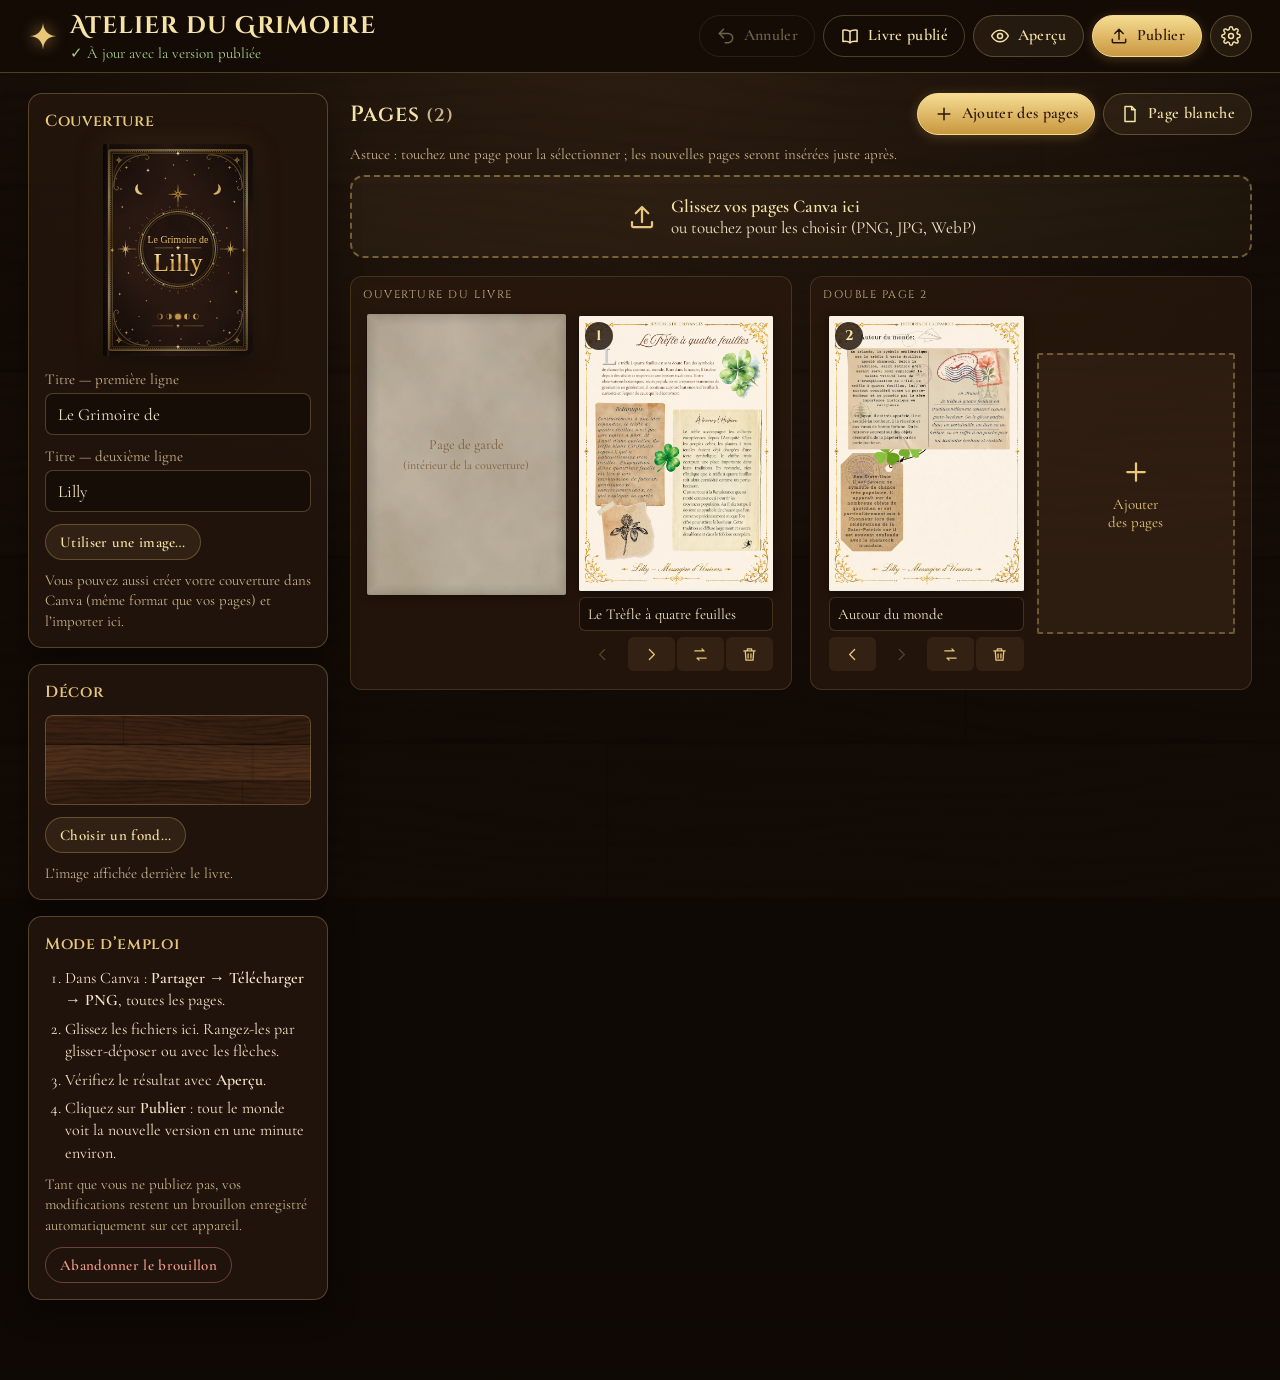
==== editeur.html @ 2aab63b5 "Grimoire interactif : lecteur, atelier d'édition et PWA - Lecteur : grimoire dessiné en SVG sur un b" ====
<!doctype html>
<html lang="fr">
<head>
  <meta charset="utf-8">
  <meta name="viewport" content="width=device-width, initial-scale=1">
  <title>Atelier du Grimoire</title>
  <meta name="robots" content="noindex">
  <meta name="theme-color" content="#140b06">
  <link rel="icon" href="icons/icon-192.png" type="image/png">
  <link rel="stylesheet" href="fonts/fonts.css">
  <link rel="stylesheet" href="css/editor.css">
</head>
<body>
  <header class="topbar">
    <div class="brand">
      <svg class="logo" viewBox="0 0 24 24" aria-hidden="true"><path d="M12 1.5Q12.9 11.1 22.5 12Q12.9 12.9 12 22.5Q11.1 12.9 1.5 12Q11.1 11.1 12 1.5Z"/></svg>
      <div>
        <h1>Atelier du Grimoire</h1>
        <p class="status" id="status">Chargement…</p>
      </div>
    </div>
    <nav class="top-actions">
      <button type="button" id="undo" class="btn ghost" title="Annuler la dernière action (Ctrl+Z)" disabled>
        <svg viewBox="0 0 24 24" aria-hidden="true"><path d="M9 14L4 9l5-5"/><path d="M4 9h10.5a5.5 5.5 0 010 11H11"/></svg><span>Annuler</span>
      </button>
      <a class="btn ghost" href="./" target="_blank" rel="noopener">
        <svg viewBox="0 0 24 24" aria-hidden="true"><path d="M12 6.5C10 5 7 4.5 3.5 5v13.5c3.5-.5 6.5 0 8.5 1.5 2-1.5 5-2 8.5-1.5V5C17 4.5 14 5 12 6.5z"/><path d="M12 6.5V20"/></svg><span>Livre publié</span>
      </a>
      <button type="button" id="preview" class="btn">
        <svg viewBox="0 0 24 24" aria-hidden="true"><path d="M2 12s3.5-7 10-7 10 7 10 7-3.5 7-10 7S2 12 2 12z"/><circle cx="12" cy="12" r="3"/></svg><span>Aperçu</span>
      </button>
      <button type="button" id="publish" class="btn primary">
        <svg viewBox="0 0 24 24" aria-hidden="true"><path d="M12 16V4M7 9l5-5 5 5"/><path d="M4 16v3a1 1 0 001 1h14a1 1 0 001-1v-3"/></svg><span>Publier</span>
      </button>
      <button type="button" id="settings" class="btn icon" title="Connexion GitHub" aria-label="Connexion GitHub">
        <svg viewBox="0 0 24 24" aria-hidden="true"><circle cx="12" cy="12" r="3"/><path d="M19.4 15a1.7 1.7 0 00.3 1.8l.1.1a2 2 0 11-2.8 2.8l-.1-.1a1.7 1.7 0 00-1.8-.3 1.7 1.7 0 00-1 1.5V21a2 2 0 11-4 0v-.1a1.7 1.7 0 00-1.1-1.5 1.7 1.7 0 00-1.8.3l-.1.1a2 2 0 11-2.8-2.8l.1-.1a1.7 1.7 0 00.3-1.8 1.7 1.7 0 00-1.5-1H3a2 2 0 110-4h.1a1.7 1.7 0 001.5-1.1 1.7 1.7 0 00-.3-1.8l-.1-.1a2 2 0 112.8-2.8l.1.1a1.7 1.7 0 001.8.3H9a1.7 1.7 0 001-1.5V3a2 2 0 114 0v.1a1.7 1.7 0 001 1.5 1.7 1.7 0 001.8-.3l.1-.1a2 2 0 112.8 2.8l-.1.1a1.7 1.7 0 00-.3 1.8V9a1.7 1.7 0 001.5 1H21a2 2 0 110 4h-.1a1.7 1.7 0 00-1.5 1z"/></svg>
      </button>
    </nav>
  </header>

  <div id="banner" class="banner" hidden></div>

  <main class="layout">
    <aside class="side">
      <section class="box">
        <h2>Couverture</h2>
        <div class="cover-preview" id="cover-preview"></div>
        <label class="field">Titre — première ligne
          <input id="line1" type="text" maxlength="40" autocomplete="off">
        </label>
        <label class="field">Titre — deuxième ligne
          <input id="line2" type="text" maxlength="24" autocomplete="off">
        </label>
        <div class="row wrap">
          <button type="button" id="cover-img" class="btn small">Utiliser une image…</button>
          <button type="button" id="cover-img-rm" class="btn small ghost" hidden>Couverture dessinée</button>
        </div>
        <p class="help">Vous pouvez aussi créer votre couverture dans Canva (même format que vos pages) et l’importer ici.</p>
      </section>

      <section class="box">
        <h2>Décor</h2>
        <div class="bg-preview" id="bg-preview"></div>
        <div class="row wrap">
          <button type="button" id="bg-img" class="btn small">Choisir un fond…</button>
          <button type="button" id="bg-rm" class="btn small ghost" hidden>Bureau par défaut</button>
        </div>
        <p class="help">L’image affichée derrière le livre.</p>
      </section>

      <section class="box how">
        <h2>Mode d’emploi</h2>
        <ol>
          <li>Dans Canva : <b>Partager → Télécharger → PNG</b>, toutes les pages.</li>
          <li>Glissez les fichiers ici. Rangez-les par glisser-déposer ou avec les flèches.</li>
          <li>Vérifiez le résultat avec <b>Aperçu</b>.</li>
          <li>Cliquez sur <b>Publier</b> : tout le monde voit la nouvelle version en une minute environ.</li>
        </ol>
        <p class="help">Tant que vous ne publiez pas, vos modifications restent un brouillon enregistré automatiquement sur cet appareil.</p>
        <button type="button" id="discard" class="btn small danger">Abandonner le brouillon</button>
      </section>
    </aside>

    <section class="pages-area">
      <div class="pages-head">
        <h2>Pages <span id="count" class="count"></span></h2>
        <div class="row wrap">
          <button type="button" id="add" class="btn primary">
            <svg viewBox="0 0 24 24" aria-hidden="true"><path d="M12 5v14M5 12h14"/></svg><span>Ajouter des pages</span>
          </button>
          <button type="button" id="add-blank" class="btn">
            <svg viewBox="0 0 24 24" aria-hidden="true"><path d="M6 3h8l4 4v14H6z"/><path d="M14 3v4h4"/></svg><span>Page blanche</span>
          </button>
        </div>
      </div>
      <p class="insert-at" id="insert-at"></p>
      <button type="button" id="dropzone" class="dropzone">
        <svg viewBox="0 0 24 24" aria-hidden="true"><path d="M12 16V4M7 9l5-5 5 5"/><path d="M4 16v3a1 1 0 001 1h14a1 1 0 001-1v-3"/></svg>
        <span><b>Glissez vos pages Canva ici</b><br>ou touchez pour les choisir (PNG, JPG, WebP)</span>
      </button>
      <div id="spreads" class="spreads" aria-live="polite"></div>
    </section>
  </main>

  <input type="file" id="file-multi" accept="image/png,image/jpeg,image/webp" multiple hidden>
  <input type="file" id="file-one" accept="image/png,image/jpeg,image/webp" hidden>

  <dialog id="dlg-preview" class="dlg dlg-full">
    <iframe id="preview-frame" title="Aperçu du livre" allow="fullscreen"></iframe>
    <button type="button" class="btn close-preview" data-close>Fermer l’aperçu</button>
  </dialog>

  <dialog id="dlg-settings" class="dlg">
    <form method="dialog" id="settings-form">
      <h2>Connexion à GitHub</h2>
      <p class="help" id="settings-intro">Pour publier, l’atelier a besoin d’une clé d’accès (« jeton ») à votre dépôt GitHub. Elle reste enregistrée uniquement dans ce navigateur.</p>
      <details class="how-token">
        <summary>Comment créer le jeton ?</summary>
        <ol>
          <li>Ouvrez <a href="https://github.com/settings/personal-access-tokens/new" target="_blank" rel="noopener">github.com → Settings → Developer settings → Fine-grained tokens → Generate new token</a>.</li>
          <li>Nom : <i>Atelier du Grimoire</i>. Expiration : à votre convenance (1 an par exemple).</li>
          <li><b>Repository access</b> : <i>Only select repositories</i> → choisissez <b>Book</b>.</li>
          <li><b>Permissions → Repository permissions → Contents</b> : <i>Read and write</i>.</li>
          <li>Cliquez sur <b>Generate token</b>, copiez-le et collez-le ci-dessous.</li>
        </ol>
      </details>
      <div class="grid2">
        <label class="field">Propriétaire<input id="gh-owner" type="text" autocomplete="off" spellcheck="false"></label>
        <label class="field">Dépôt<input id="gh-repo" type="text" autocomplete="off" spellcheck="false"></label>
      </div>
      <label class="field">Branche publiée<input id="gh-branch" type="text" autocomplete="off" spellcheck="false"></label>
      <label class="field">Jeton d’accès<input id="gh-token" type="password" autocomplete="off" spellcheck="false" placeholder="github_pat_…"></label>
      <p class="result" id="gh-result" role="status"></p>
      <div class="row end wrap">
        <button type="button" id="gh-forget" class="btn small ghost danger">Oublier le jeton</button>
        <button type="button" id="gh-test" class="btn small">Tester</button>
        <button type="button" id="gh-save" class="btn small primary">Enregistrer</button>
        <button type="button" class="btn small ghost" data-close>Fermer</button>
      </div>
    </form>
  </dialog>

  <dialog id="dlg-publish" class="dlg">
    <div class="publish-body">
      <h2>Publier le grimoire</h2>
      <p id="pub-summary"></p>
      <label class="field">Note (facultative)<input id="pub-note" type="text" maxlength="80" placeholder="ex. Ajout des pages sur la lune"></label>
      <div class="progress" id="pub-progress" hidden><div class="spinner"></div><span id="pub-text"></span></div>
      <p class="result" id="pub-result" role="status"></p>
      <div class="row end wrap" id="pub-actions">
        <button type="button" class="btn small ghost" data-close>Annuler</button>
        <button type="button" id="pub-go" class="btn small primary">Publier maintenant</button>
      </div>
    </div>
  </dialog>

  <div id="busy" class="busy" hidden><div class="spinner"></div><span id="busy-text"></span></div>
  <div id="dropveil" class="dropveil" hidden><div>Déposez vos pages ici</div></div>
  <div id="toast" class="toast" role="status"></div>

  <script type="module" src="js/editor.js"></script>
</body>
</html>
---- fonts/fonts.css ----
@font-face {
  font-family: 'Cinzel';
  font-style: normal;
  font-weight: 400;
  font-display: swap;
  src: url(cinzel-0.woff2) format('woff2');
  unicode-range: U+0000-00FF, U+0131, U+0152-0153, U+02BB-02BC, U+02C6, U+02DA, U+02DC, U+0304, U+0308, U+0329, U+2000-206F, U+20AC, U+2122, U+2191, U+2193, U+2212, U+2215, U+FEFF, U+FFFD;
}
@font-face {
  font-family: 'Cinzel';
  font-style: normal;
  font-weight: 600;
  font-display: swap;
  src: url(cinzel-0.woff2) format('woff2');
  unicode-range: U+0000-00FF, U+0131, U+0152-0153, U+02BB-02BC, U+02C6, U+02DA, U+02DC, U+0304, U+0308, U+0329, U+2000-206F, U+20AC, U+2122, U+2191, U+2193, U+2212, U+2215, U+FEFF, U+FFFD;
}
@font-face {
  font-family: 'Cinzel';
  font-style: normal;
  font-weight: 700;
  font-display: swap;
  src: url(cinzel-0.woff2) format('woff2');
  unicode-range: U+0000-00FF, U+0131, U+0152-0153, U+02BB-02BC, U+02C6, U+02DA, U+02DC, U+0304, U+0308, U+0329, U+2000-206F, U+20AC, U+2122, U+2191, U+2193, U+2212, U+2215, U+FEFF, U+FFFD;
}
@font-face {
  font-family: 'Cinzel Decorative';
  font-style: normal;
  font-weight: 700;
  font-display: swap;
  src: url(cinzel-decorative-1.woff2) format('woff2');
  unicode-range: U+0000-00FF, U+0131, U+0152-0153, U+02BB-02BC, U+02C6, U+02DA, U+02DC, U+0304, U+0308, U+0329, U+2000-206F, U+20AC, U+2122, U+2191, U+2193, U+2212, U+2215, U+FEFF, U+FFFD;
}
@font-face {
  font-family: 'Cormorant Garamond';
  font-style: italic;
  font-weight: 400;
  font-display: swap;
  src: url(cormorant-garamond-2.woff2) format('woff2');
  unicode-range: U+0000-00FF, U+0131, U+0152-0153, U+02BB-02BC, U+02C6, U+02DA, U+02DC, U+0304, U+0308, U+0329, U+2000-206F, U+20AC, U+2122, U+2191, U+2193, U+2212, U+2215, U+FEFF, U+FFFD;
}
@font-face {
  font-family: 'Cormorant Garamond';
  font-style: normal;
  font-weight: 400;
  font-display: swap;
  src: url(cormorant-garamond-3.woff2) format('woff2');
  unicode-range: U+0000-00FF, U+0131, U+0152-0153, U+02BB-02BC, U+02C6, U+02DA, U+02DC, U+0304, U+0308, U+0329, U+2000-206F, U+20AC, U+2122, U+2191, U+2193, U+2212, U+2215, U+FEFF, U+FFFD;
}
@font-face {
  font-family: 'Cormorant Garamond';
  font-style: normal;
  font-weight: 500;
  font-display: swap;
  src: url(cormorant-garamond-3.woff2) format('woff2');
  unicode-range: U+0000-00FF, U+0131, U+0152-0153, U+02BB-02BC, U+02C6, U+02DA, U+02DC, U+0304, U+0308, U+0329, U+2000-206F, U+20AC, U+2122, U+2191, U+2193, U+2212, U+2215, U+FEFF, U+FFFD;
}
@font-face {
  font-family: 'Cormorant Garamond';
  font-style: normal;
  font-weight: 600;
  font-display: swap;
  src: url(cormorant-garamond-3.woff2) format('woff2');
  unicode-range: U+0000-00FF, U+0131, U+0152-0153, U+02BB-02BC, U+02C6, U+02DA, U+02DC, U+0304, U+0308, U+0329, U+2000-206F, U+20AC, U+2122, U+2191, U+2193, U+2212, U+2215, U+FEFF, U+FFFD;
}
@font-face {
  font-family: 'UnifrakturMaguntia';
  font-style: normal;
  font-weight: 400;
  font-display: swap;
  src: url(unifrakturmaguntia-5.woff2) format('woff2');
  unicode-range: U+0000-00FF, U+0131, U+0152-0153, U+02BB-02BC, U+02C6, U+02DA, U+02DC, U+0304, U+0308, U+0329, U+2000-206F, U+20AC, U+2122, U+2191, U+2193, U+2212, U+2215, U+FEFF, U+FFFD;
}
---- css/editor.css ----
:root {
  --bg: #160d07;
  --panel: rgba(34, 21, 12, .92);
  --line: rgba(232, 199, 122, .28);
  --gold: #e8c77a;
  --gold-light: #f6e3a8;
  --text: #f3e6c9;
  --muted: #c9b48c;
  --parch: #f4ead4;
  --ink: #3b2413;
  --ok: #a9d18e;
  --warn: #f0b86a;
  --err: #f09a8a;
  color-scheme: dark;
}

* { box-sizing: border-box; }
[hidden] { display: none !important; }

html { background: var(--bg); }
body {
  margin: 0;
  min-height: 100vh;
  font-family: 'Cormorant Garamond', Georgia, serif;
  font-size: 17px;
  color: var(--text);
  background:
    radial-gradient(ellipse 80% 60% at 50% 0%, rgba(255, 190, 110, .1), transparent 70%),
    linear-gradient(rgba(14, 8, 4, .88), rgba(14, 8, 4, .94)),
    #1d110a url(../img/desk.jpg) center / cover fixed;
}

svg:not(.cover-svg) { width: 20px; height: 20px; fill: none; stroke: currentColor; stroke-width: 1.8; stroke-linecap: round; stroke-linejoin: round; flex: none; }

h1, h2 { font-family: 'Cinzel', serif; font-weight: 600; letter-spacing: .04em; margin: 0; }

a { color: var(--gold-light); }

/* ---------- Boutons ---------- */
.btn {
  appearance: none;
  display: inline-flex;
  align-items: center;
  justify-content: center;
  gap: 8px;
  min-height: 42px;
  padding: 8px 16px;
  border-radius: 999px;
  border: 1px solid var(--line);
  background: rgba(232, 199, 122, .08);
  color: var(--gold-light);
  font: 600 16px/1.1 'Cormorant Garamond', Georgia, serif;
  letter-spacing: .02em;
  text-decoration: none;
  cursor: pointer;
  transition: background .2s, border-color .2s, transform .1s, opacity .2s;
  white-space: nowrap;
}
.btn:hover { background: rgba(232, 199, 122, .18); border-color: rgba(232, 199, 122, .55); }
.btn:active { transform: scale(.97); }
.btn:disabled { opacity: .4; cursor: default; }
.btn:focus-visible { outline: 2px solid var(--gold-light); outline-offset: 2px; }
.btn.primary {
  background: linear-gradient(180deg, #f6dc92, #c9973f);
  border-color: #f6dc92;
  color: #2a1609;
  box-shadow: 0 2px 12px rgba(232, 180, 90, .25);
}
.btn.primary:hover { background: linear-gradient(180deg, #fbe7ae, #d6a54c); }
.btn.ghost { background: transparent; }
.btn.icon { width: 42px; padding: 0; }
.btn.small { min-height: 36px; padding: 6px 14px; font-size: 15px; }
.btn.danger { color: var(--err); border-color: rgba(240, 154, 138, .35); background: transparent; }
.btn.danger:hover { background: rgba(240, 154, 138, .12); }
.link { appearance: none; border: 0; background: none; color: var(--gold-light); text-decoration: underline; cursor: pointer; font: inherit; padding: 0; }

.row { display: flex; gap: 8px; align-items: center; }
.row.wrap { flex-wrap: wrap; }
.row.end { justify-content: flex-end; }

/* ---------- En-tête ---------- */
.topbar {
  position: sticky;
  top: 0;
  z-index: 20;
  display: flex;
  align-items: center;
  justify-content: space-between;
  gap: 12px;
  flex-wrap: wrap;
  padding: 10px clamp(12px, 3vw, 28px);
  background: rgba(20, 12, 6, .9);
  border-bottom: 1px solid var(--line);
  -webkit-backdrop-filter: blur(10px);
  backdrop-filter: blur(10px);
}
.brand { display: flex; align-items: center; gap: 12px; min-width: 0; }
.logo { width: 30px !important; height: 30px !important; fill: var(--gold) !important; stroke: none !important; filter: drop-shadow(0 0 8px rgba(255, 200, 110, .6)); }
.brand h1 { font-family: 'Cinzel Decorative', 'Cinzel', serif; font-weight: 700; font-size: clamp(18px, 2.4vw, 24px); color: var(--gold-light); }
.status { margin: 2px 0 0; font-size: 15px; color: var(--muted); }
.status.ok { color: var(--ok); }
.status.warn { color: var(--warn); }
.top-actions { display: flex; gap: 8px; flex-wrap: wrap; }
@media (max-width: 760px) {
  .top-actions .btn span { display: none; }
  .top-actions .btn { width: 42px; padding: 0; }
  .top-actions .btn.primary { width: auto; padding: 0 16px; }
  .top-actions .btn.primary span { display: inline; }
}

.banner {
  display: flex;
  align-items: center;
  gap: 10px;
  flex-wrap: wrap;
  margin: 12px clamp(12px, 3vw, 28px) 0;
  padding: 10px 14px;
  border-radius: 10px;
  background: rgba(240, 184, 106, .12);
  border: 1px solid rgba(240, 184, 106, .4);
  color: #fbe0b8;
}
.banner span { flex: 1 1 260px; }
.banner[hidden] { display: none; }

/* ---------- Mise en page ---------- */
.layout {
  display: grid;
  grid-template-columns: 300px minmax(0, 1fr);
  gap: 22px;
  align-items: start;
  padding: 20px clamp(12px, 3vw, 28px) 80px;
  max-width: 1500px;
  margin: 0 auto;
}
@media (max-width: 900px) {
  .layout { grid-template-columns: minmax(0, 1fr); }
  .side { order: 2; }
}

.side { display: flex; flex-direction: column; gap: 16px; position: sticky; top: 84px; }
@media (max-width: 900px) { .side { position: static; } }

.box {
  padding: 16px;
  border-radius: 14px;
  background: var(--panel);
  border: 1px solid var(--line);
  box-shadow: 0 10px 30px rgba(0, 0, 0, .35);
}
.box h2 { font-size: 16px; color: var(--gold); margin-bottom: 12px; }
.help { margin: 10px 0 0; font-size: 15px; color: var(--muted); line-height: 1.35; }
.how ol { margin: 0; padding-left: 20px; line-height: 1.4; font-size: 16px; }
.how li { margin-bottom: 6px; }
.how .btn { margin-top: 12px; }

.cover-preview {
  width: 150px;
  aspect-ratio: 1000 / 1414;
  margin: 0 auto 14px;
  border-radius: 2px 8px 8px 2px;
  overflow: hidden;
  background: #2a1810 url(../img/leather.jpg) center / cover;
  box-shadow: 0 8px 24px rgba(0, 0, 0, .55), 0 0 30px rgba(255, 190, 90, .12);
}
.cover-preview svg, .cover-preview img { display: block; width: 100%; height: 100%; object-fit: cover; stroke: none; }
.bg-preview {
  height: 90px;
  border-radius: 8px;
  background: #1d110a center / cover no-repeat;
  box-shadow: inset 0 0 0 1px var(--line);
  margin-bottom: 12px;
}

.field { display: flex; flex-direction: column; gap: 5px; margin-bottom: 12px; font-size: 15px; color: var(--muted); }
.field input {
  min-height: 42px;
  padding: 8px 12px;
  border-radius: 8px;
  border: 1px solid var(--line);
  background: rgba(0, 0, 0, .3);
  color: var(--text);
  font: 17px 'Cormorant Garamond', Georgia, serif;
}
.field input:focus { outline: none; border-color: var(--gold); box-shadow: 0 0 0 3px rgba(232, 199, 122, .18); }
.field input:disabled { opacity: .5; }

/* ---------- Pages ---------- */
.pages-head { display: flex; align-items: center; justify-content: space-between; gap: 12px; flex-wrap: wrap; }
.pages-head h2 { font-size: 22px; color: var(--gold-light); }
.count { color: var(--muted); font-size: 18px; }
.insert-at { margin: 10px 0 12px; color: var(--muted); font-size: 15px; }
.insert-at b { color: var(--gold-light); }

.dropzone {
  width: 100%;
  display: flex;
  align-items: center;
  justify-content: center;
  gap: 14px;
  padding: 18px;
  margin-bottom: 18px;
  border-radius: 14px;
  border: 2px dashed rgba(232, 199, 122, .4);
  background: rgba(232, 199, 122, .05);
  color: var(--text);
  font: inherit;
  text-align: left;
  cursor: pointer;
  transition: background .2s, border-color .2s;
}
.dropzone:hover { background: rgba(232, 199, 122, .1); border-color: var(--gold); }
.dropzone svg { width: 30px; height: 30px; color: var(--gold); }
.dropzone b { color: var(--gold-light); font-size: 18px; }

.spreads {
  display: grid;
  grid-template-columns: repeat(auto-fill, minmax(min(100%, 330px), 1fr));
  gap: 18px;
}
.spread {
  padding: 10px 12px 12px;
  border-radius: 12px;
  background: rgba(42, 24, 14, .75);
  border: 1px solid rgba(232, 199, 122, .16);
}
.spread-label { font-family: 'Cinzel', serif; font-size: 11px; letter-spacing: .14em; text-transform: uppercase; color: var(--muted); margin-bottom: 8px; }
.spread-row { display: grid; grid-template-columns: 1fr 1fr; gap: 3px; }

.slot, .card { min-width: 0; }
.card {
  display: flex;
  flex-direction: column;
  gap: 6px;
  padding: 4px;
  border-radius: 6px;
  border: 2px solid transparent;
  cursor: grab;
  transition: border-color .15s, background .15s, opacity .15s;
  position: relative;
}
.card:hover { background: rgba(232, 199, 122, .06); }
.card.selected { border-color: var(--gold); background: rgba(232, 199, 122, .1); }
.card.dragging { opacity: .35; }
.card.drop-before::before, .card.drop-after::after {
  content: '';
  position: absolute;
  top: 0;
  bottom: 0;
  width: 4px;
  border-radius: 2px;
  background: var(--gold-light);
  box-shadow: 0 0 10px rgba(255, 220, 140, .8);
}
.card.drop-before::before { left: -4px; }
.card.drop-after::after { right: -4px; }

.thumb {
  position: relative;
  width: 100%;
  overflow: hidden;
  border-radius: 2px;
  background: #fbf5ea;
  box-shadow: 0 3px 10px rgba(0, 0, 0, .45);
}
.thumb img { display: block; width: 100%; height: 100%; object-fit: contain; pointer-events: none; }
.thumb.missing::after { content: 'Image introuvable'; position: absolute; inset: 0; display: grid; place-items: center; color: #8a3a2a; font-size: 14px; background: #f4e3d6; }
.parchment { background: #f3e7cc url(../img/parchment.jpg) center / 100% 100% no-repeat; }
.blank-label { position: absolute; inset: 0; display: flex; flex-direction: column; align-items: center; justify-content: center; gap: 4px; text-align: center; color: #9a7a4f; font-size: 14px; line-height: 1.2; padding: 8px; }
.blank-label small { font-size: 12px; }
.num {
  position: absolute;
  left: 6px;
  top: 6px;
  min-width: 28px;
  height: 28px;
  padding: 0 7px;
  border-radius: 999px;
  border: 0;
  background: rgba(30, 17, 8, .82);
  color: var(--gold-light);
  font: 700 14px/28px 'Cinzel', serif;
  cursor: pointer;
}
.num:hover { background: #3b2412; }
.badge-warn { position: absolute; right: 6px; top: 6px; width: 26px; height: 26px; border-radius: 50%; display: grid; place-items: center; background: #f0b86a; color: #3b2413; }
.badge-warn svg { width: 16px; height: 16px; }

.card .title {
  width: 100%;
  min-height: 34px;
  padding: 5px 8px;
  border-radius: 6px;
  border: 1px solid rgba(232, 199, 122, .2);
  background: rgba(0, 0, 0, .28);
  color: var(--text);
  font: 15px 'Cormorant Garamond', Georgia, serif;
}
.card .title:focus { outline: none; border-color: var(--gold); }
.actions { display: flex; justify-content: space-between; gap: 2px; }
.actions button {
  appearance: none;
  flex: 1;
  height: 34px;
  border-radius: 6px;
  border: 0;
  background: rgba(232, 199, 122, .08);
  color: var(--gold);
  display: grid;
  place-items: center;
  cursor: pointer;
}
.actions button:hover { background: rgba(232, 199, 122, .2); color: var(--gold-light); }
.actions button:disabled { opacity: .25; cursor: default; background: transparent; }
.actions button.del:hover { background: rgba(240, 154, 138, .18); color: var(--err); }
.actions svg { width: 17px; height: 17px; }

.slot.fixed { padding: 4px; opacity: .75; }
.slot.add {
  appearance: none;
  padding: 4px;
  border: 0;
  background: transparent;
  cursor: pointer;
  font: inherit;
}
.slot.add .thumb {
  display: flex;
  flex-direction: column;
  align-items: center;
  justify-content: center;
  gap: 8px;
  background: rgba(232, 199, 122, .05);
  border: 2px dashed rgba(232, 199, 122, .35);
  box-shadow: none;
  color: var(--gold);
  text-align: center;
  font-size: 15px;
}
.slot.add:hover .thumb { background: rgba(232, 199, 122, .12); }
.slot.add svg { width: 30px; height: 30px; }

/* ---------- Fenêtres ---------- */
.dlg {
  width: min(560px, calc(100vw - 24px));
  max-height: calc(100vh - 24px);
  padding: 22px;
  border-radius: 16px;
  border: 1px solid var(--line);
  background: #22150c;
  color: var(--text);
  box-shadow: 0 30px 80px rgba(0, 0, 0, .7);
}
.dlg::backdrop { background: rgba(8, 4, 2, .7); -webkit-backdrop-filter: blur(3px); backdrop-filter: blur(3px); }
.dlg h2 { color: var(--gold-light); font-size: 20px; margin-bottom: 10px; }
.dlg p { line-height: 1.4; }
.grid2 { display: grid; grid-template-columns: 1fr 1fr; gap: 10px; }
.how-token { margin: 12px 0 16px; padding: 10px 14px; border-radius: 10px; background: rgba(232, 199, 122, .07); border: 1px solid var(--line); }
.how-token summary { cursor: pointer; color: var(--gold-light); font-weight: 600; }
.how-token ol { margin: 10px 0 0; padding-left: 20px; line-height: 1.45; font-size: 16px; }
.result { min-height: 1.4em; margin: 4px 0 14px; font-size: 16px; }
.result.ok { color: var(--ok); }
.result.err { color: var(--err); }
.progress { display: flex; align-items: center; gap: 12px; margin: 8px 0 12px; color: var(--gold-light); }
.progress[hidden] { display: none; }

.dlg-full {
  width: 100vw;
  height: 100vh;
  max-width: none;
  max-height: none;
  margin: 0;
  padding: 0;
  border: 0;
  border-radius: 0;
  background: #000;
}
.dlg-full iframe { display: block; width: 100%; height: 100%; border: 0; }
.close-preview { position: absolute; top: 12px; left: 12px; background: rgba(20, 12, 6, .85); }

.spinner {
  width: 22px;
  height: 22px;
  border-radius: 50%;
  border: 3px solid rgba(232, 199, 122, .25);
  border-top-color: var(--gold-light);
  animation: spin .9s linear infinite;
  flex: none;
}
@keyframes spin { to { transform: rotate(360deg); } }

.busy {
  position: fixed;
  left: 50%;
  bottom: 24px;
  z-index: 60;
  display: flex;
  align-items: center;
  gap: 12px;
  padding: 12px 20px;
  border-radius: 999px;
  transform: translateX(-50%);
  background: rgba(20, 12, 6, .95);
  border: 1px solid var(--line);
  box-shadow: 0 10px 30px rgba(0, 0, 0, .5);
}
.busy[hidden] { display: none; }

.dropveil {
  position: fixed;
  inset: 0;
  z-index: 70;
  display: grid;
  place-items: center;
  background: rgba(20, 12, 6, .75);
  pointer-events: none;
}
.dropveil[hidden] { display: none; }
.dropveil div {
  padding: 40px 60px;
  border-radius: 20px;
  border: 3px dashed var(--gold);
  color: var(--gold-light);
  font: 600 26px 'Cinzel', serif;
  background: rgba(232, 199, 122, .08);
}

.toast {
  position: fixed;
  left: 50%;
  bottom: 24px;
  z-index: 80;
  display: flex;
  align-items: center;
  gap: 14px;
  max-width: calc(100vw - 24px);
  padding: 10px 18px;
  border-radius: 999px;
  background: #f4ead4;
  color: var(--ink);
  font-size: 16px;
  box-shadow: 0 10px 30px rgba(0, 0, 0, .5);
  transform: translate(-50%, 30px);
  opacity: 0;
  pointer-events: none;
  transition: opacity .3s, transform .3s;
}
.toast.show { opacity: 1; transform: translate(-50%, 0); pointer-events: auto; }
.toast button { appearance: none; border: 0; background: none; color: #8a4a12; font: 700 16px 'Cormorant Garamond', serif; text-decoration: underline; cursor: pointer; }
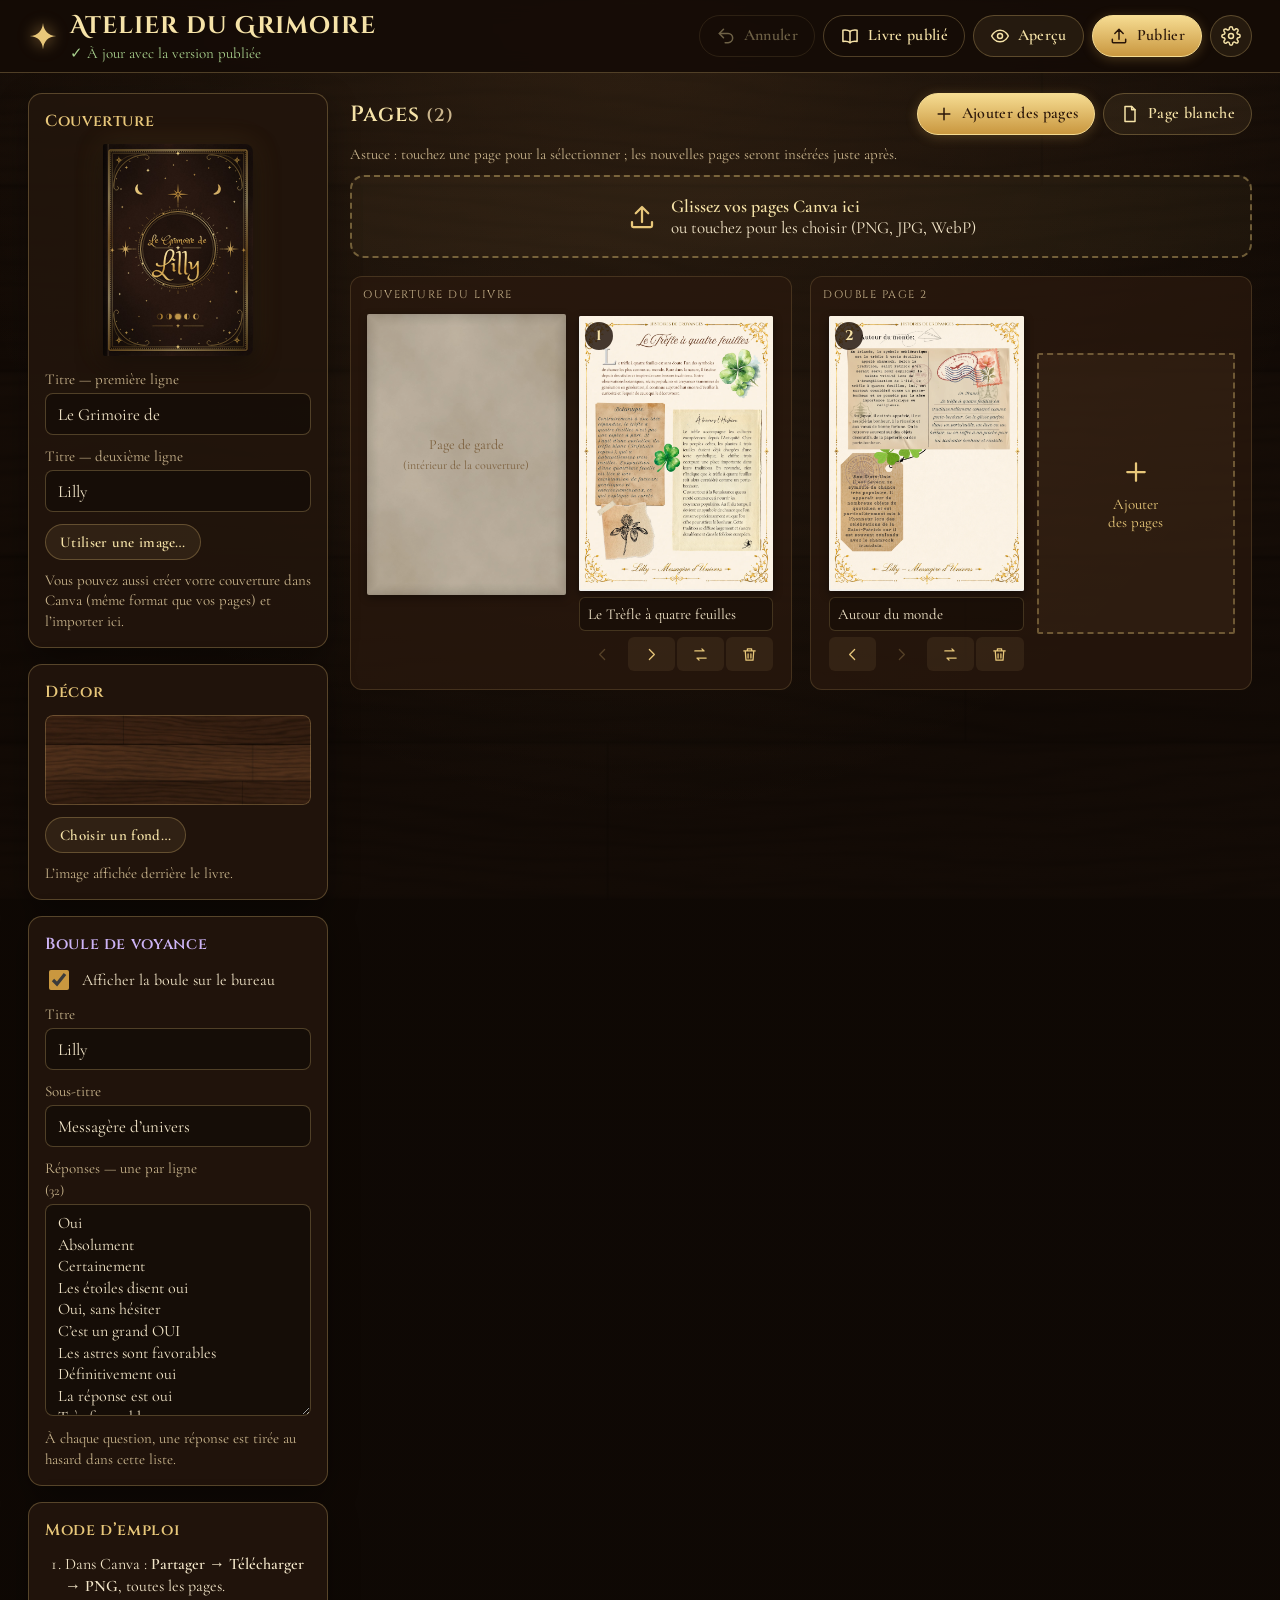
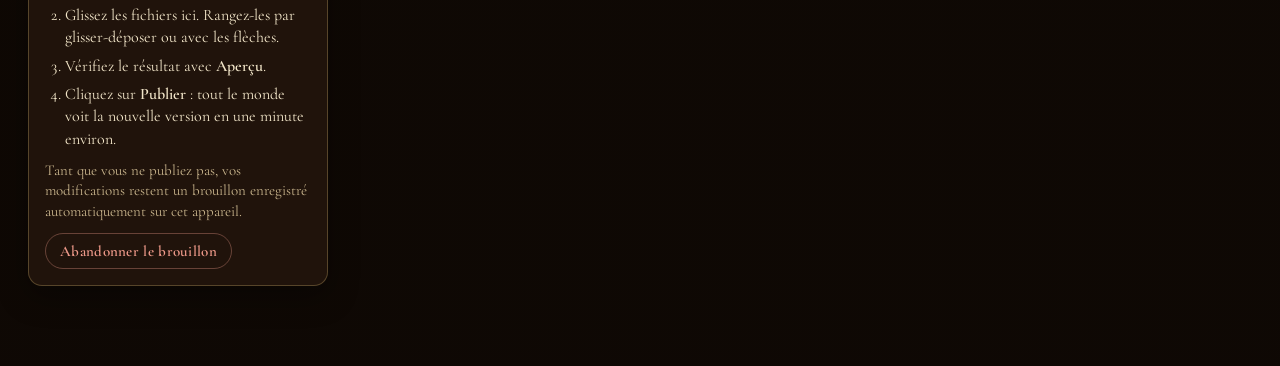
==== commit 829c9643: "Boule de voyance sur le bureau, réponses modifiables dans l'atelier - Boule de cristal dessinée (sph" ====
--- a/editeur.html
+++ b/editeur.html
@@ -66,6 +66,19 @@
           <button type="button" id="bg-rm" class="btn small ghost" hidden>Bureau par défaut</button>
         </div>
         <p class="help">L’image affichée derrière le livre.</p>
+      </section>
+
+      <section class="box oracle-box">
+        <h2>Boule de voyance</h2>
+        <label class="check"><input type="checkbox" id="oracle-on"> Afficher la boule sur le bureau</label>
+        <div id="oracle-fields">
+          <label class="field">Titre<input id="oracle-title" type="text" maxlength="30" autocomplete="off"></label>
+          <label class="field">Sous-titre<input id="oracle-subtitle" type="text" maxlength="40" autocomplete="off"></label>
+          <label class="field">Réponses — une par ligne <span class="count" id="oracle-count"></span>
+            <textarea id="oracle-answers" rows="9" spellcheck="true"></textarea>
+          </label>
+          <p class="help">À chaque question, une réponse est tirée au hasard dans cette liste.</p>
+        </div>
       </section>
 
       <section class="box how">
--- a/fonts/fonts.css
+++ b/fonts/fonts.css
@@ -63,10 +63,10 @@
   unicode-range: U+0000-00FF, U+0131, U+0152-0153, U+02BB-02BC, U+02C6, U+02DA, U+02DC, U+0304, U+0308, U+0329, U+2000-206F, U+20AC, U+2122, U+2191, U+2193, U+2212, U+2215, U+FEFF, U+FFFD;
 }
 @font-face {
-  font-family: 'UnifrakturMaguntia';
+  font-family: 'Princess Sofia';
   font-style: normal;
   font-weight: 400;
   font-display: swap;
-  src: url(unifrakturmaguntia-5.woff2) format('woff2');
+  src: url(princess-sofia.woff2) format('woff2');
   unicode-range: U+0000-00FF, U+0131, U+0152-0153, U+02BB-02BC, U+02C6, U+02DA, U+02DC, U+0304, U+0308, U+0329, U+2000-206F, U+20AC, U+2122, U+2191, U+2193, U+2212, U+2215, U+FEFF, U+FFFD;
 }
--- a/css/editor.css
+++ b/css/editor.css
@@ -184,6 +184,21 @@
 }
 .field input:focus { outline: none; border-color: var(--gold); box-shadow: 0 0 0 3px rgba(232, 199, 122, .18); }
 .field input:disabled { opacity: .5; }
+.field textarea {
+  min-height: 160px;
+  padding: 8px 12px;
+  border-radius: 8px;
+  border: 1px solid var(--line);
+  background: rgba(0, 0, 0, .3);
+  color: var(--text);
+  font: 16px/1.35 'Cormorant Garamond', Georgia, serif;
+  resize: vertical;
+}
+.field textarea:focus { outline: none; border-color: var(--gold); box-shadow: 0 0 0 3px rgba(232, 199, 122, .18); }
+.field .count { font-size: 14px; }
+.check { display: flex; align-items: center; gap: 10px; margin-bottom: 12px; font-size: 16px; cursor: pointer; }
+.check input { width: 20px; height: 20px; accent-color: #c9973f; }
+.oracle-box h2 { color: #cdb3f5; }
 
 /* ---------- Pages ---------- */
 .pages-head { display: flex; align-items: center; justify-content: space-between; gap: 12px; flex-wrap: wrap; }
@@ -355,6 +370,7 @@
 .dlg h2 { color: var(--gold-light); font-size: 20px; margin-bottom: 10px; }
 .dlg p { line-height: 1.4; }
 .grid2 { display: grid; grid-template-columns: 1fr 1fr; gap: 10px; }
+.grid2 > *, .field input { min-width: 0; }
 .how-token { margin: 12px 0 16px; padding: 10px 14px; border-radius: 10px; background: rgba(232, 199, 122, .07); border: 1px solid var(--line); }
 .how-token summary { cursor: pointer; color: var(--gold-light); font-weight: 600; }
 .how-token ol { margin: 10px 0 0; padding-left: 20px; line-height: 1.45; font-size: 16px; }
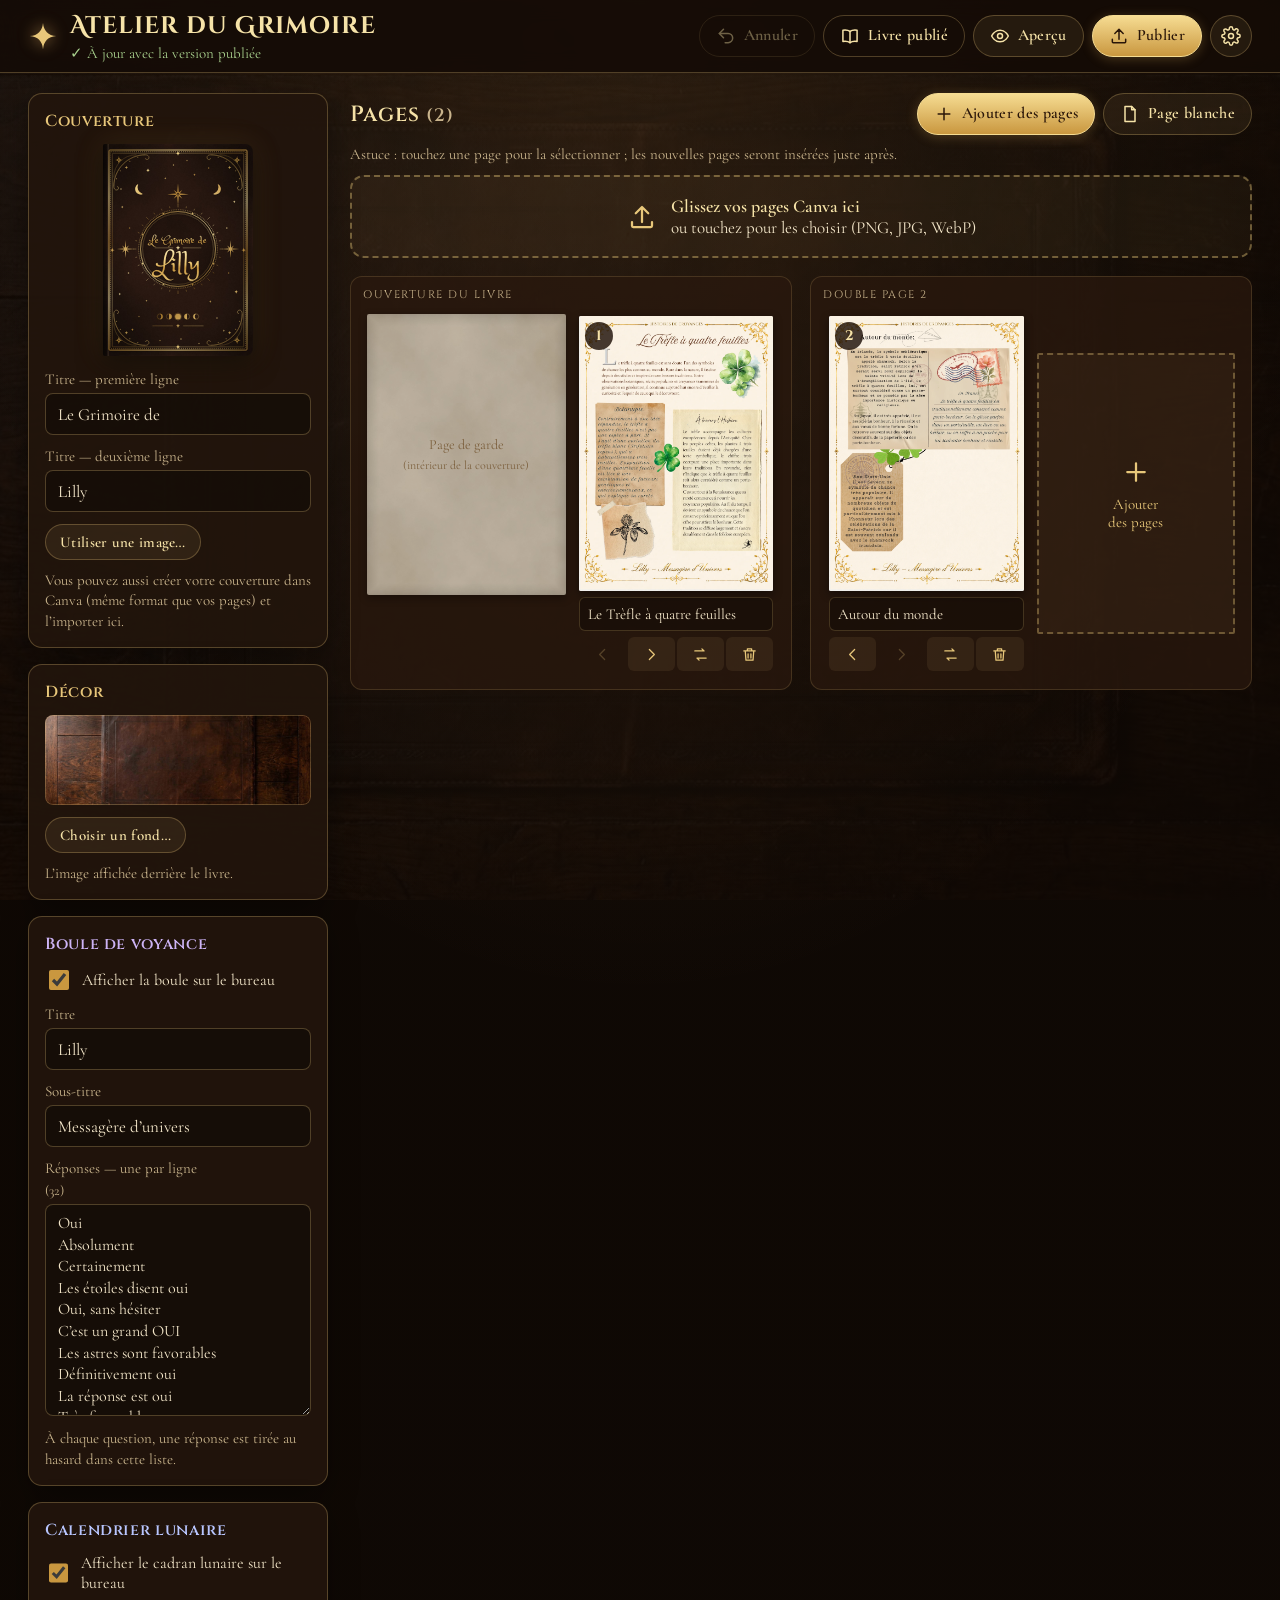
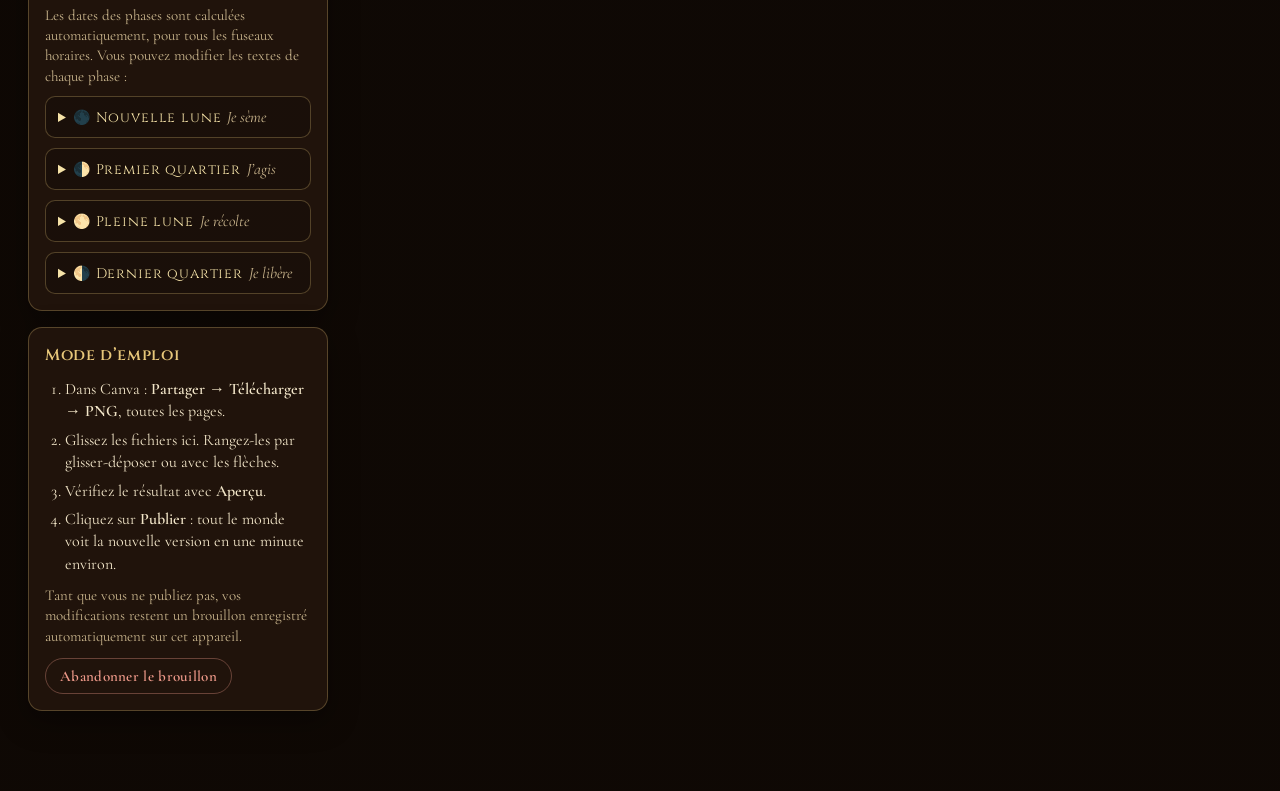
==== commit d93a726b: "Calendrier lunaire sur le bureau, avec fuseaux horaires - Cadran lunaire dessiné (laiton, 8 phases g" ====
--- a/editeur.html
+++ b/editeur.html
@@ -78,6 +78,15 @@
             <textarea id="oracle-answers" rows="9" spellcheck="true"></textarea>
           </label>
           <p class="help">À chaque question, une réponse est tirée au hasard dans cette liste.</p>
+        </div>
+      </section>
+
+      <section class="box lunar-box">
+        <h2>Calendrier lunaire</h2>
+        <label class="check"><input type="checkbox" id="lunar-on"> Afficher le cadran lunaire sur le bureau</label>
+        <div id="lunar-fields">
+          <p class="help">Les dates des phases sont calculées automatiquement, pour tous les fuseaux horaires. Vous pouvez modifier les textes de chaque phase :</p>
+          <div id="lunar-phases"></div>
         </div>
       </section>
 
--- a/css/editor.css
+++ b/css/editor.css
@@ -199,6 +199,12 @@
 .check { display: flex; align-items: center; gap: 10px; margin-bottom: 12px; font-size: 16px; cursor: pointer; }
 .check input { width: 20px; height: 20px; accent-color: #c9973f; }
 .oracle-box h2 { color: #cdb3f5; }
+.lunar-box h2 { color: #b9c6ff; }
+.lunar-phase { margin-top: 10px; border-radius: 10px; border: 1px solid var(--line); background: rgba(0, 0, 0, .18); }
+.lunar-phase summary { padding: 10px 12px; cursor: pointer; font-family: 'Cinzel', serif; font-size: 14px; letter-spacing: .06em; color: var(--gold-light); }
+.lunar-phase summary i { font-style: italic; font-family: 'Cormorant Garamond', serif; font-size: 16px; color: var(--muted); letter-spacing: 0; margin-left: 6px; }
+.lunar-phase .inner { padding: 0 12px 4px; }
+.lunar-phase .field textarea { min-height: 110px; }
 
 /* ---------- Pages ---------- */
 .pages-head { display: flex; align-items: center; justify-content: space-between; gap: 12px; flex-wrap: wrap; }
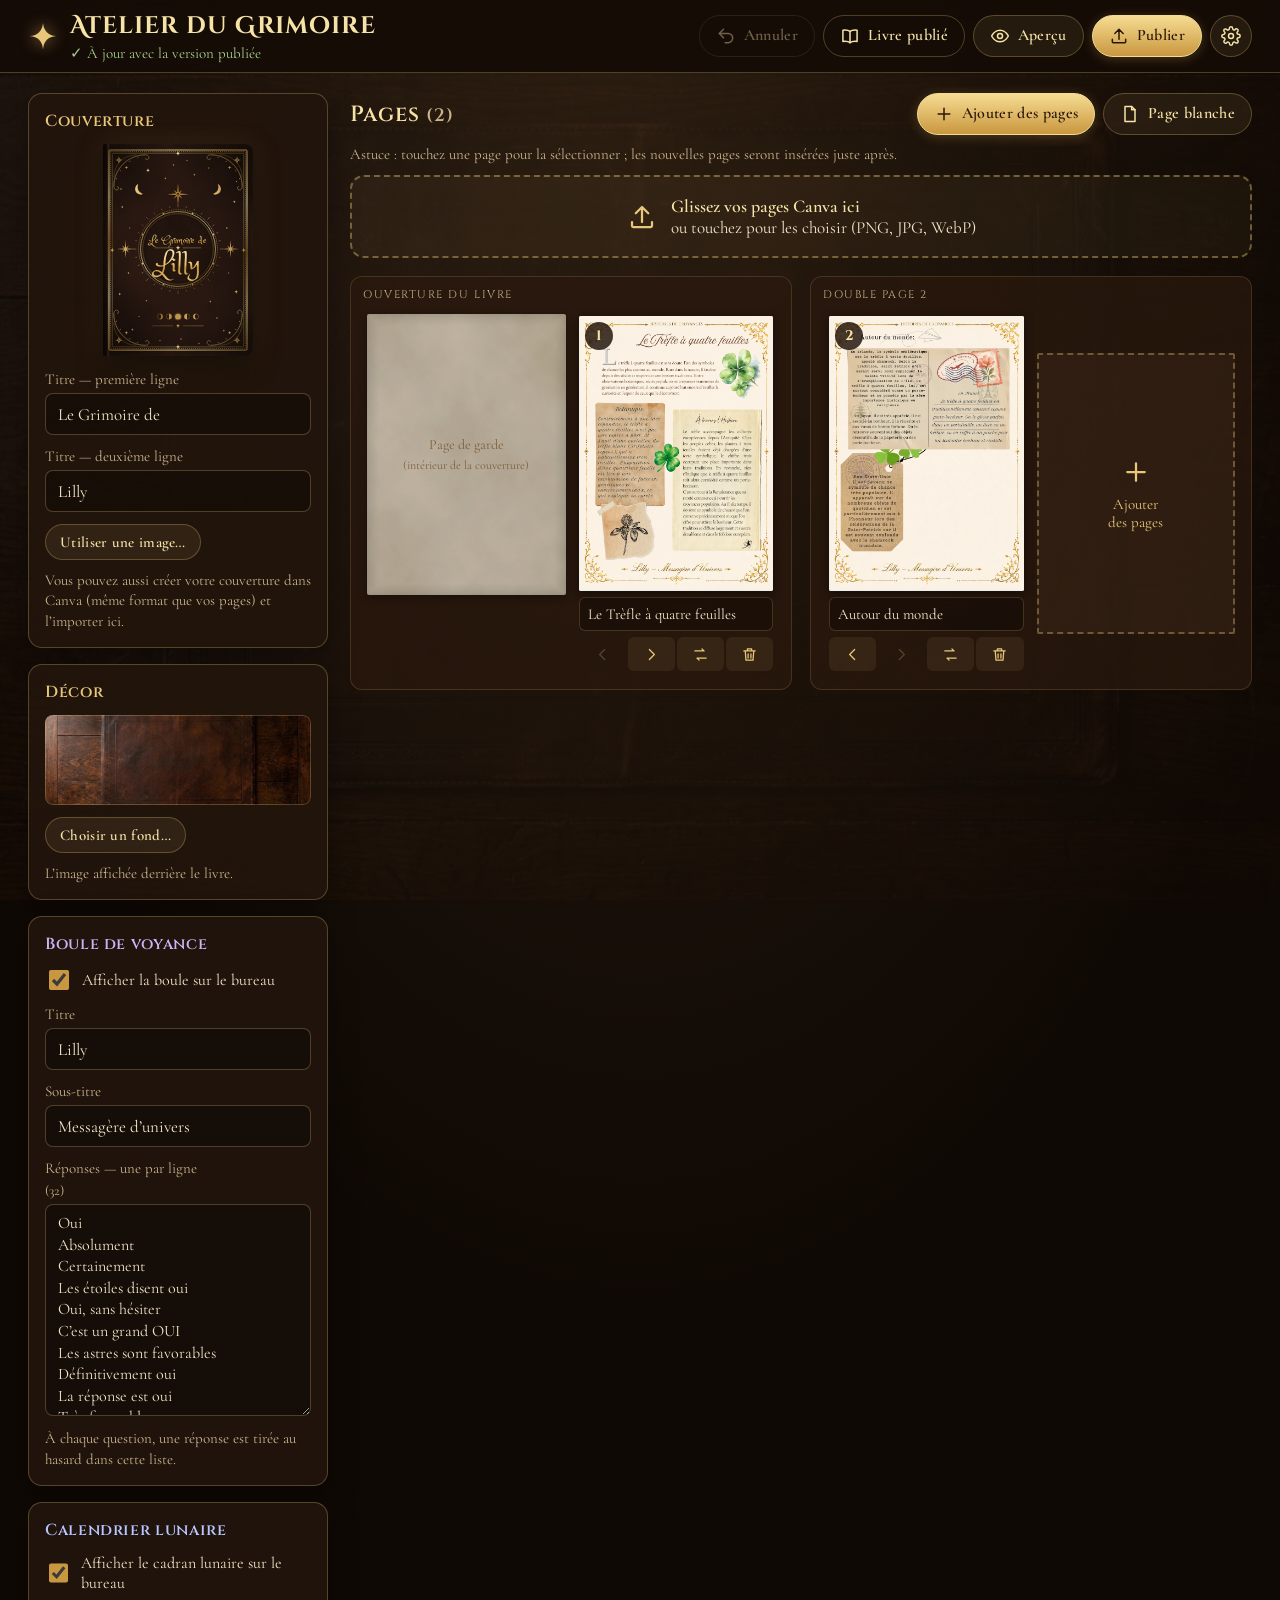
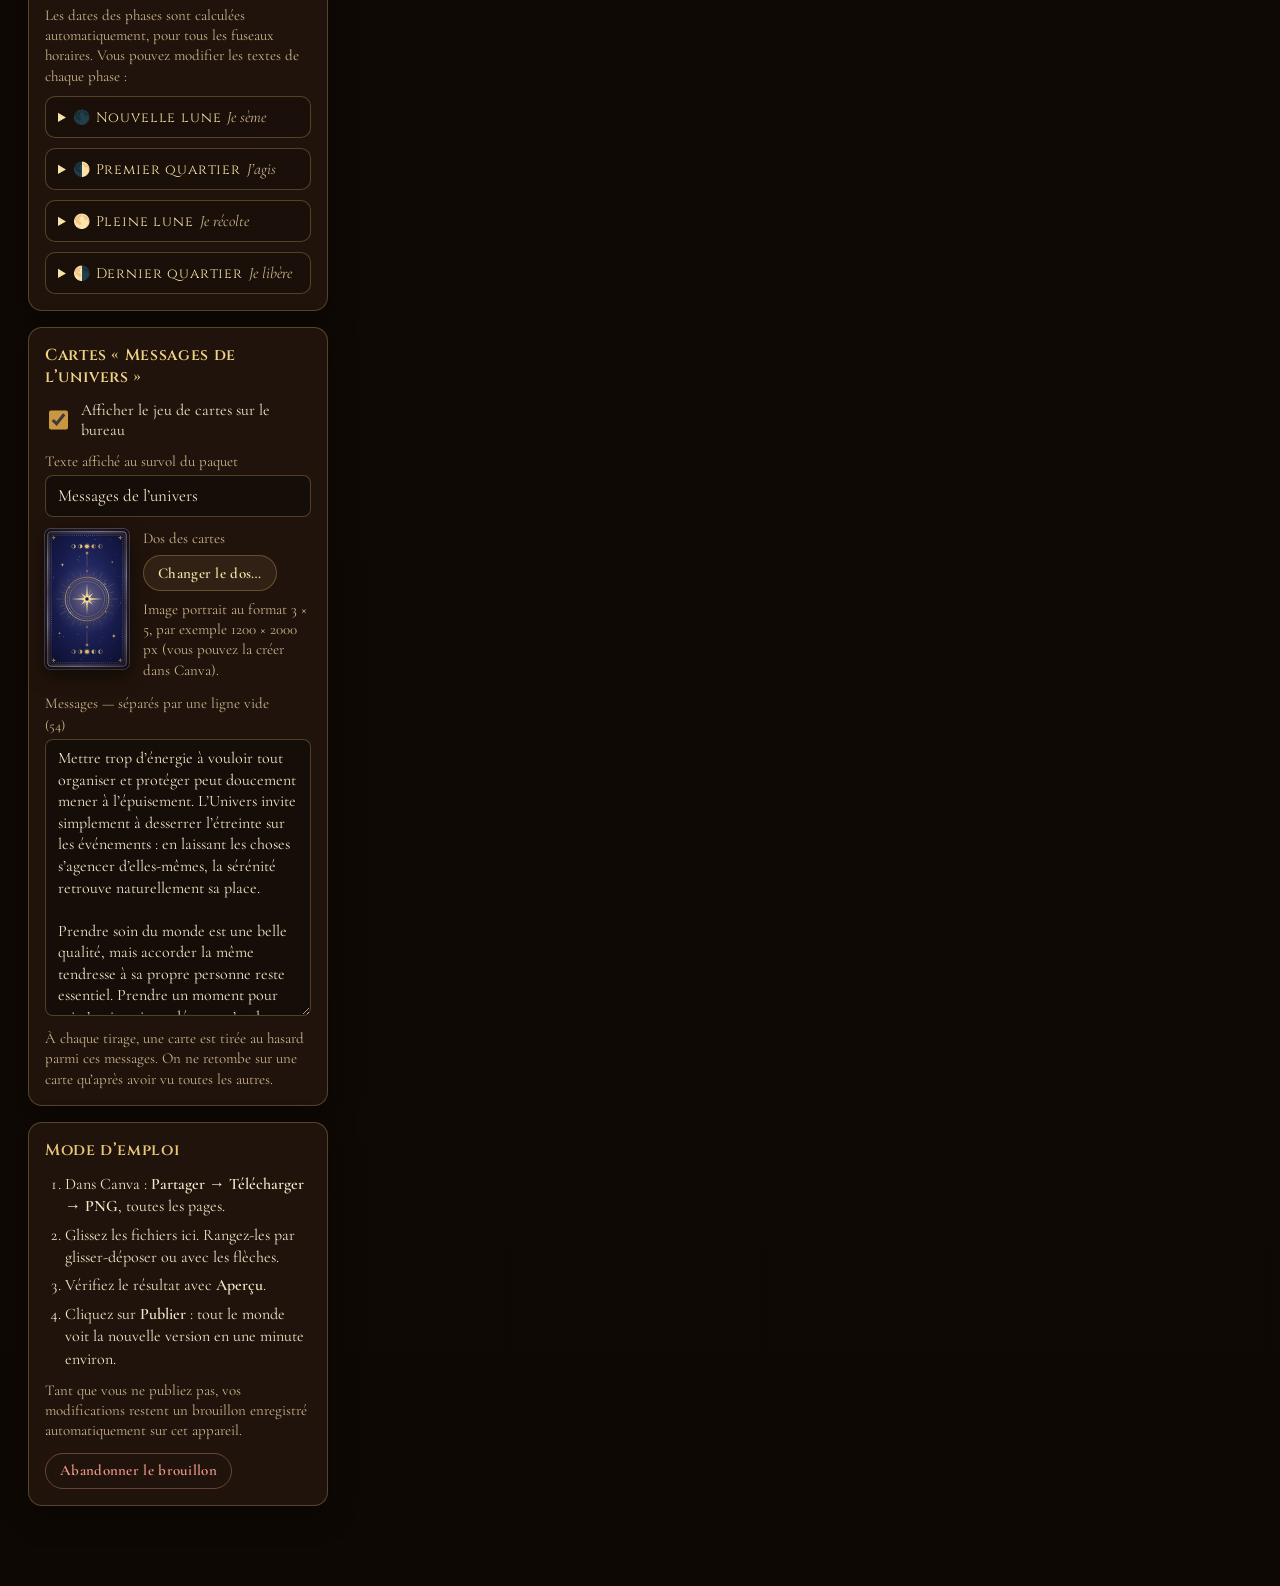
==== commit d670b5c9: "Cartes « Messages de l’univers » sur le bureau Paquet de cartes posé sur le bureau (texte au survol)" ====
--- a/editeur.html
+++ b/editeur.html
@@ -90,6 +90,31 @@
         </div>
       </section>
 
+      <section class="box cards-box">
+        <h2>Cartes « Messages de l’univers »</h2>
+        <label class="check"><input type="checkbox" id="cards-on"> Afficher le jeu de cartes sur le bureau</label>
+        <div id="cards-fields">
+          <label class="field">Texte affiché au survol du paquet
+            <input id="cards-label" type="text" maxlength="40" autocomplete="off">
+          </label>
+          <div class="cards-back-row">
+            <div class="card-back-preview" id="cards-back-preview"></div>
+            <div>
+              <p class="mini-title">Dos des cartes</p>
+              <div class="row wrap">
+                <button type="button" id="cards-back" class="btn small">Changer le dos…</button>
+                <button type="button" id="cards-back-rm" class="btn small ghost" hidden>Dos par défaut</button>
+              </div>
+              <p class="help">Image portrait au format 3 × 5, par exemple 1200 × 2000 px (vous pouvez la créer dans Canva).</p>
+            </div>
+          </div>
+          <label class="field">Messages — séparés par une ligne vide <span class="count" id="cards-count"></span>
+            <textarea id="cards-messages" rows="12" spellcheck="true"></textarea>
+          </label>
+          <p class="help">À chaque tirage, une carte est tirée au hasard parmi ces messages. On ne retombe sur une carte qu’après avoir vu toutes les autres.</p>
+        </div>
+      </section>
+
       <section class="box how">
         <h2>Mode d’emploi</h2>
         <ol>
--- a/css/editor.css
+++ b/css/editor.css
@@ -205,6 +205,21 @@
 .lunar-phase summary i { font-style: italic; font-family: 'Cormorant Garamond', serif; font-size: 16px; color: var(--muted); letter-spacing: 0; margin-left: 6px; }
 .lunar-phase .inner { padding: 0 12px 4px; }
 .lunar-phase .field textarea { min-height: 110px; }
+.cards-box h2 { color: #f1d386; }
+.cards-back-row { display: flex; gap: 14px; align-items: flex-start; margin-bottom: 14px; }
+.card-back-preview {
+  flex: none;
+  width: 84px;
+  aspect-ratio: 3 / 5;
+  border-radius: 6px;
+  overflow: hidden;
+  background: #141845;
+  box-shadow: 0 6px 18px rgba(0, 0, 0, .5), 0 0 0 1px rgba(232, 199, 122, .3);
+}
+.card-back-preview img { display: block; width: 100%; height: 100%; object-fit: cover; }
+.mini-title { margin: 0 0 8px; font-size: 15px; color: var(--muted); }
+.cards-box .help { margin-top: 8px; }
+#cards-messages { min-height: 260px; }
 
 /* ---------- Pages ---------- */
 .pages-head { display: flex; align-items: center; justify-content: space-between; gap: 12px; flex-wrap: wrap; }
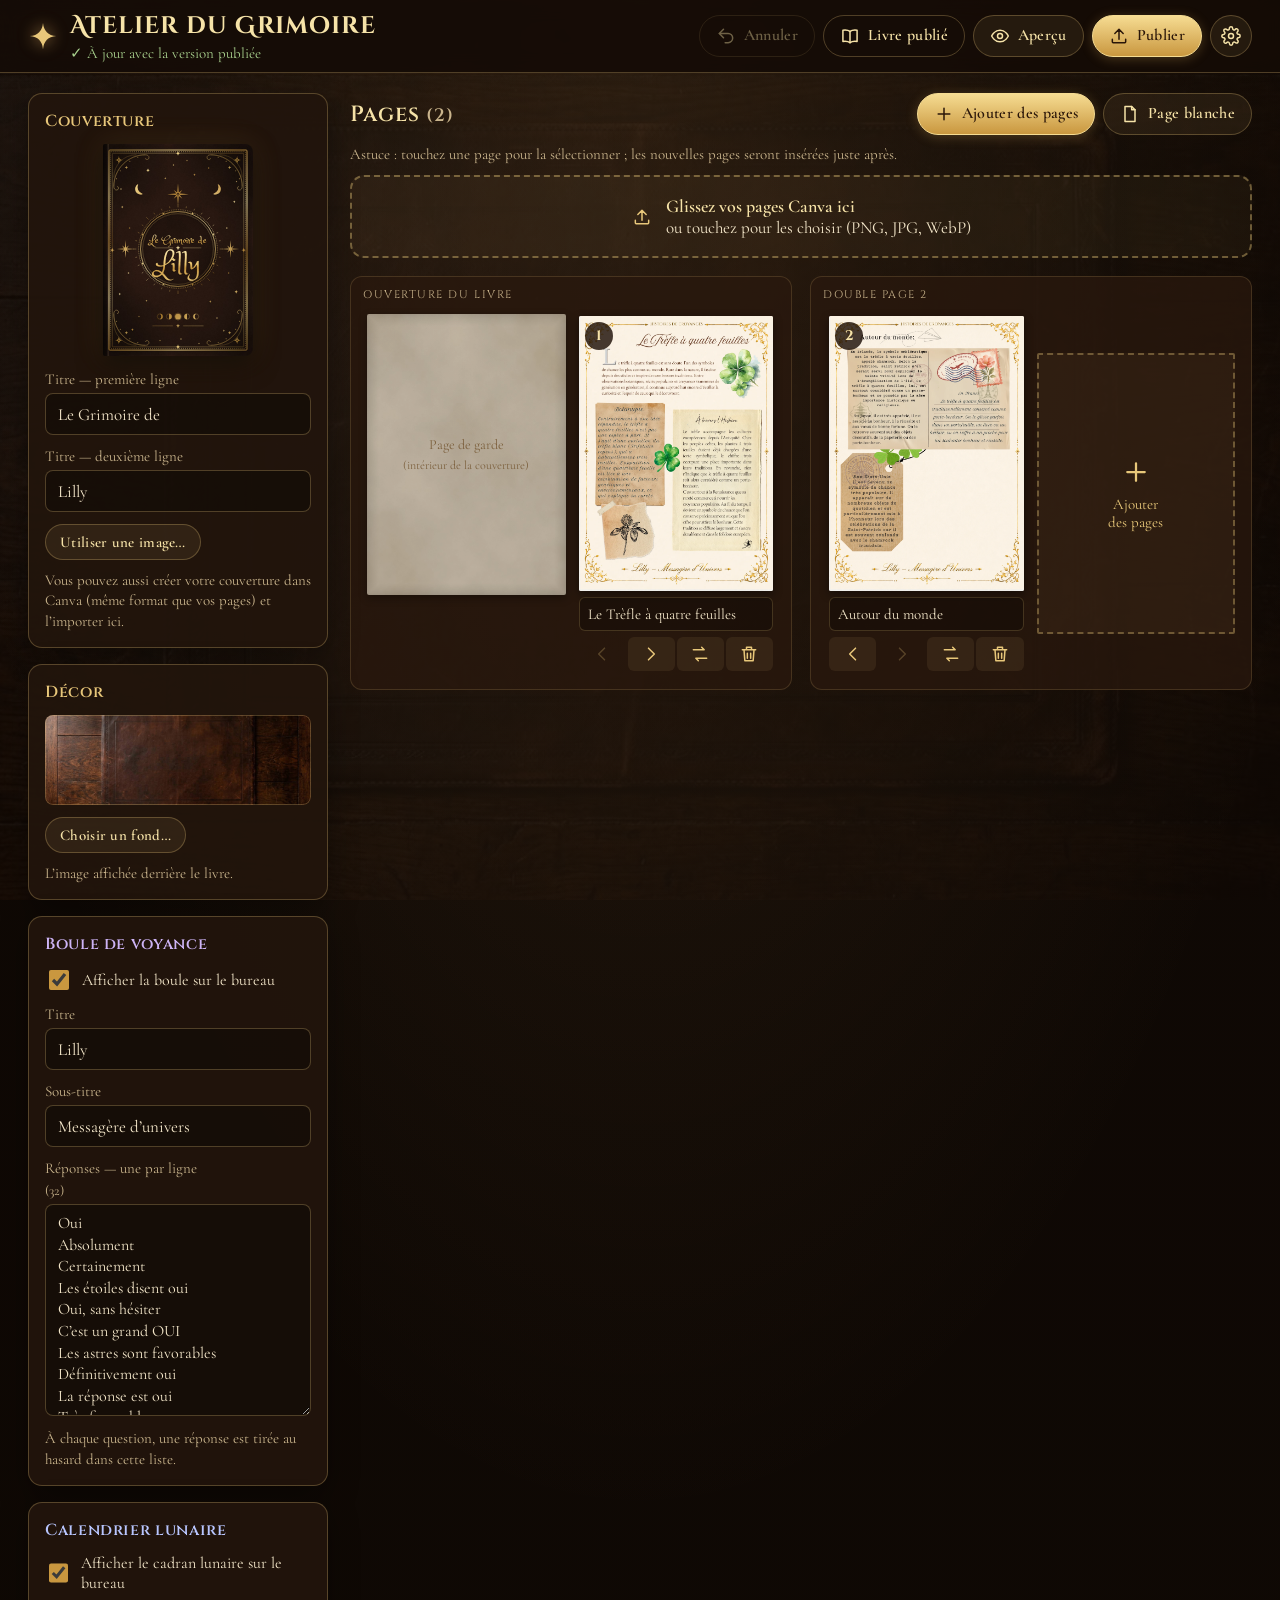
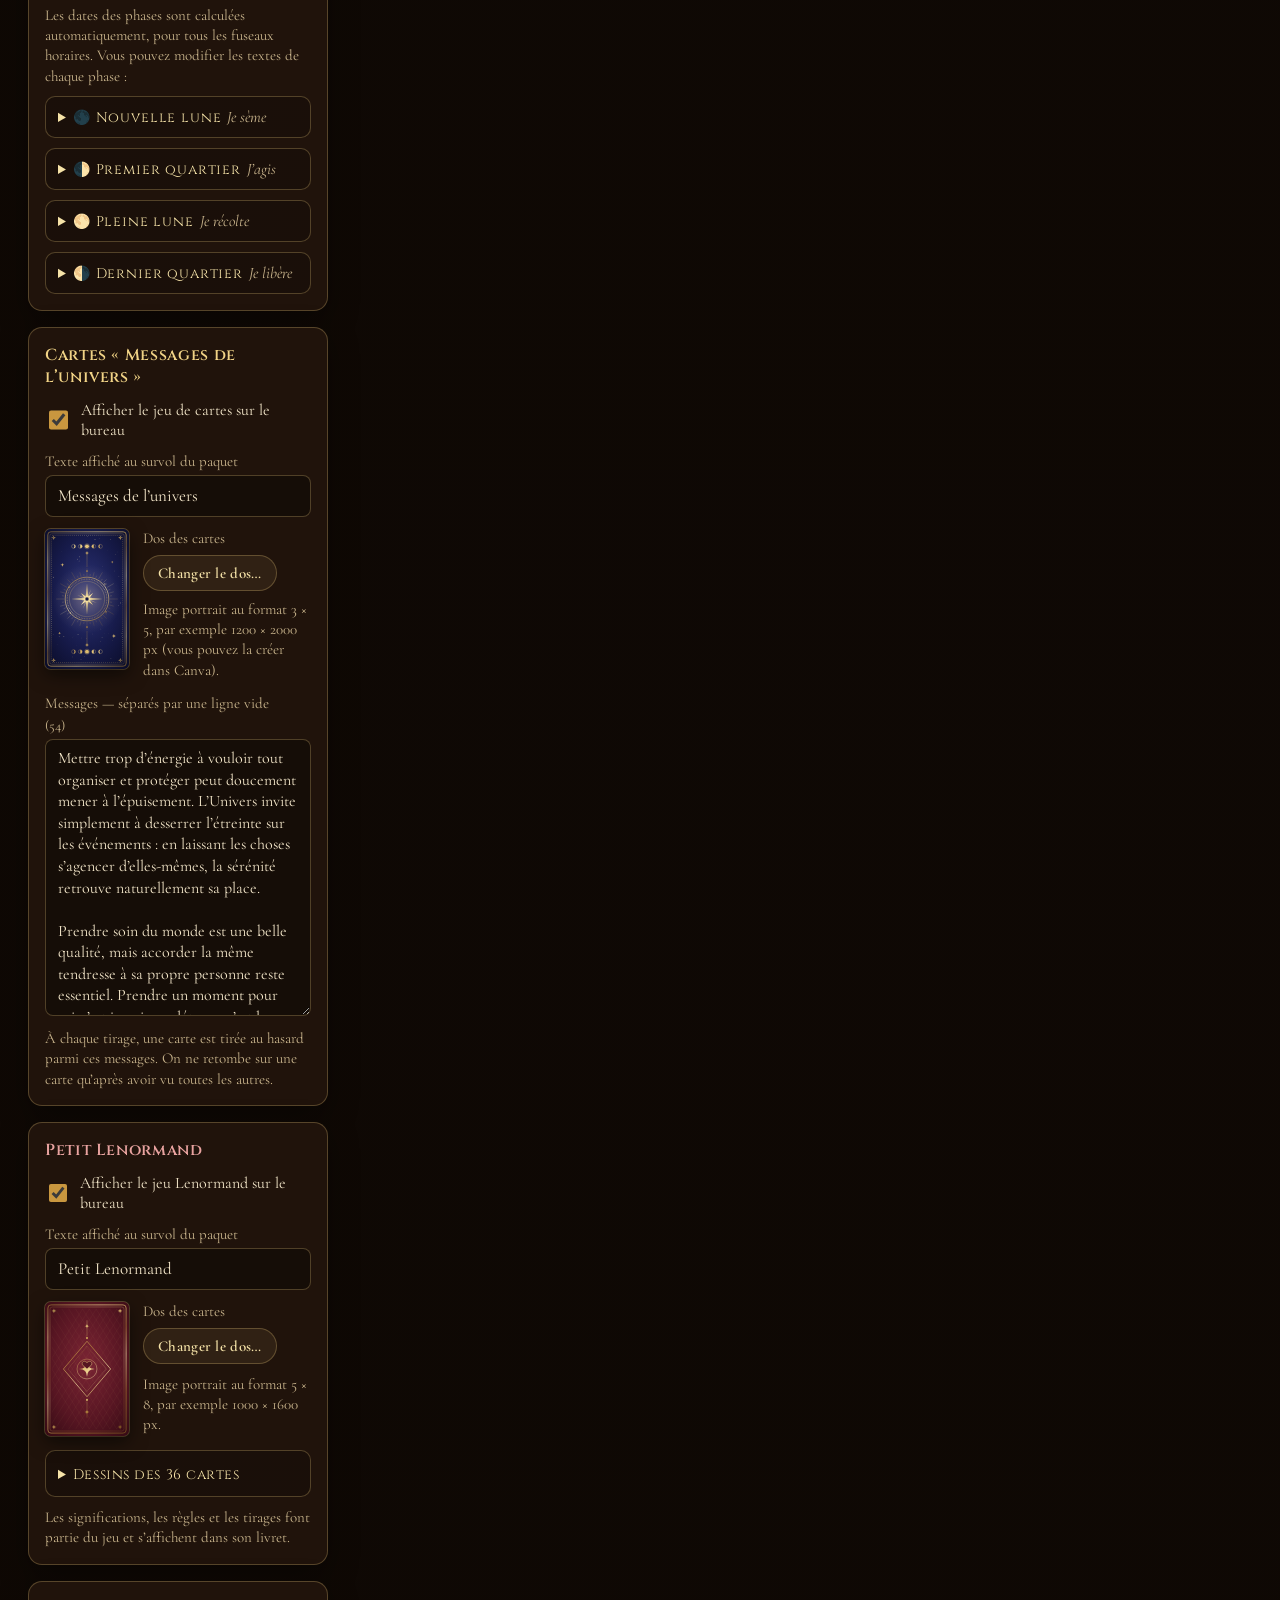
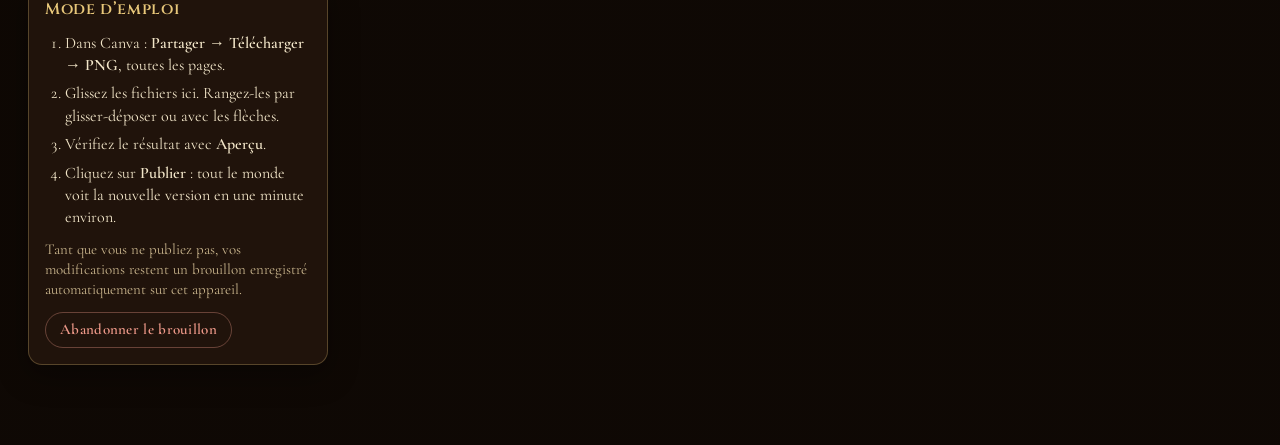
==== commit cb8fb06b: "Petit Lenormand sur le bureau : tirages, significations et livret Paquet et livret posés sur le bure" ====
--- a/editeur.html
+++ b/editeur.html
@@ -115,6 +115,33 @@
         </div>
       </section>
 
+      <section class="box le-box">
+        <h2>Petit Lenormand</h2>
+        <label class="check"><input type="checkbox" id="le-on"> Afficher le jeu Lenormand sur le bureau</label>
+        <div id="le-fields">
+          <label class="field">Texte affiché au survol du paquet
+            <input id="le-label" type="text" maxlength="40" autocomplete="off">
+          </label>
+          <div class="cards-back-row">
+            <div class="card-back-preview le-back-preview" id="le-back-preview"></div>
+            <div>
+              <p class="mini-title">Dos des cartes</p>
+              <div class="row wrap">
+                <button type="button" id="le-back" class="btn small">Changer le dos…</button>
+                <button type="button" id="le-back-rm" class="btn small ghost" hidden>Dos par défaut</button>
+              </div>
+              <p class="help">Image portrait au format 5 × 8, par exemple 1000 × 1600 px.</p>
+            </div>
+          </div>
+          <details class="le-imgs">
+            <summary>Dessins des 36 cartes <span class="count" id="le-img-count"></span></summary>
+            <p class="help">Touchez une carte pour la remplacer par votre image (la carte entière, format 5 × 8, faite dans Canva par exemple). ✕ remet le dessin d’origine.</p>
+            <div class="le-edit-grid" id="le-grid"></div>
+          </details>
+          <p class="help">Les significations, les règles et les tirages font partie du jeu et s’affichent dans son livret.</p>
+        </div>
+      </section>
+
       <section class="box how">
         <h2>Mode d’emploi</h2>
         <ol>
--- a/css/editor.css
+++ b/css/editor.css
@@ -30,7 +30,7 @@
     #1d110a url(../img/desk.jpg) center / cover fixed;
 }
 
-svg:not(.cover-svg) { width: 20px; height: 20px; fill: none; stroke: currentColor; stroke-width: 1.8; stroke-linecap: round; stroke-linejoin: round; flex: none; }
+svg:not(.cover-svg):not(.le-art-svg) { width: 20px; height: 20px; fill: none; stroke: currentColor; stroke-width: 1.8; stroke-linecap: round; stroke-linejoin: round; flex: none; }
 
 h1, h2 { font-family: 'Cinzel', serif; font-weight: 600; letter-spacing: .04em; margin: 0; }
 
@@ -220,6 +220,33 @@
 .mini-title { margin: 0 0 8px; font-size: 15px; color: var(--muted); }
 .cards-box .help { margin-top: 8px; }
 #cards-messages { min-height: 260px; }
+.le-box h2 { color: #e9a3a0; }
+.le-back-preview { aspect-ratio: 5 / 8; background: #561522; }
+.le-imgs { margin-top: 4px; border-radius: 10px; border: 1px solid var(--line); background: rgba(0, 0, 0, .18); }
+.le-imgs summary { padding: 10px 12px; cursor: pointer; font-family: 'Cinzel', serif; font-size: 14px; letter-spacing: .04em; color: var(--gold-light); }
+.le-imgs .help { margin: 0 12px 10px; }
+.le-edit-grid { display: grid; grid-template-columns: repeat(auto-fill, 54px); justify-content: center; gap: 10px 8px; padding: 0 10px 12px; }
+.le-edit-cell { position: relative; --lw: 54px; }
+.le-edit-cell > button.pick { display: block; padding: 0; border: 0; background: none; cursor: pointer; border-radius: 5px; }
+.le-edit-cell > button.pick:focus-visible { outline: 2px solid var(--gold); outline-offset: 2px; }
+.le-edit-cell .le-face { position: relative; display: block; width: var(--lw); aspect-ratio: 5 / 8; overflow: hidden; border-radius: 4px; box-shadow: 0 2px 6px rgba(0, 0, 0, .45); }
+.le-edit-cell .reset {
+  position: absolute; top: -6px; right: -6px; width: 20px; height: 20px; padding: 0;
+  border-radius: 50%; border: 1px solid var(--line); background: #2a1810; color: var(--text);
+  font-size: 11px; line-height: 18px; cursor: pointer;
+}
+.le-edit-cell .custom-dot { position: absolute; left: 3px; bottom: 3px; width: 8px; height: 8px; border-radius: 50%; background: var(--gold); box-shadow: 0 0 0 1px #000; }
+/* Recto des cartes (mêmes règles que dans le livre) */
+.le-front { background: #f3e7cc url(../img/parchment.jpg) center / cover; color: #3a2718; }
+.le-front::before { content: ''; position: absolute; inset: 4%; border: 1px solid rgba(150, 110, 45, .6); border-radius: calc(var(--lw) * .045); pointer-events: none; }
+.le-front:has(.le-full)::before { display: none; }
+.le-num { position: absolute; left: 9%; top: 6%; font: 600 calc(var(--lw) * .12)/1 'Cinzel', serif; }
+.le-pc { position: absolute; right: 9%; top: 6%; font: 600 calc(var(--lw) * .11)/1 'Cinzel', serif; }
+.le-pc.red { color: #b3362f; }
+.le-art { position: absolute; left: 11%; right: 11%; top: 19%; aspect-ratio: 1; }
+.le-art svg { display: block; width: 100%; height: 100%; }
+.le-name { position: absolute; left: 3%; right: 3%; bottom: 7%; text-align: center; font: 600 calc(var(--lw) * .098)/1.1 'Cinzel', serif; }
+.le-full { position: absolute; inset: 0; width: 100%; height: 100%; object-fit: cover; }
 
 /* ---------- Pages ---------- */
 .pages-head { display: flex; align-items: center; justify-content: space-between; gap: 12px; flex-wrap: wrap; }
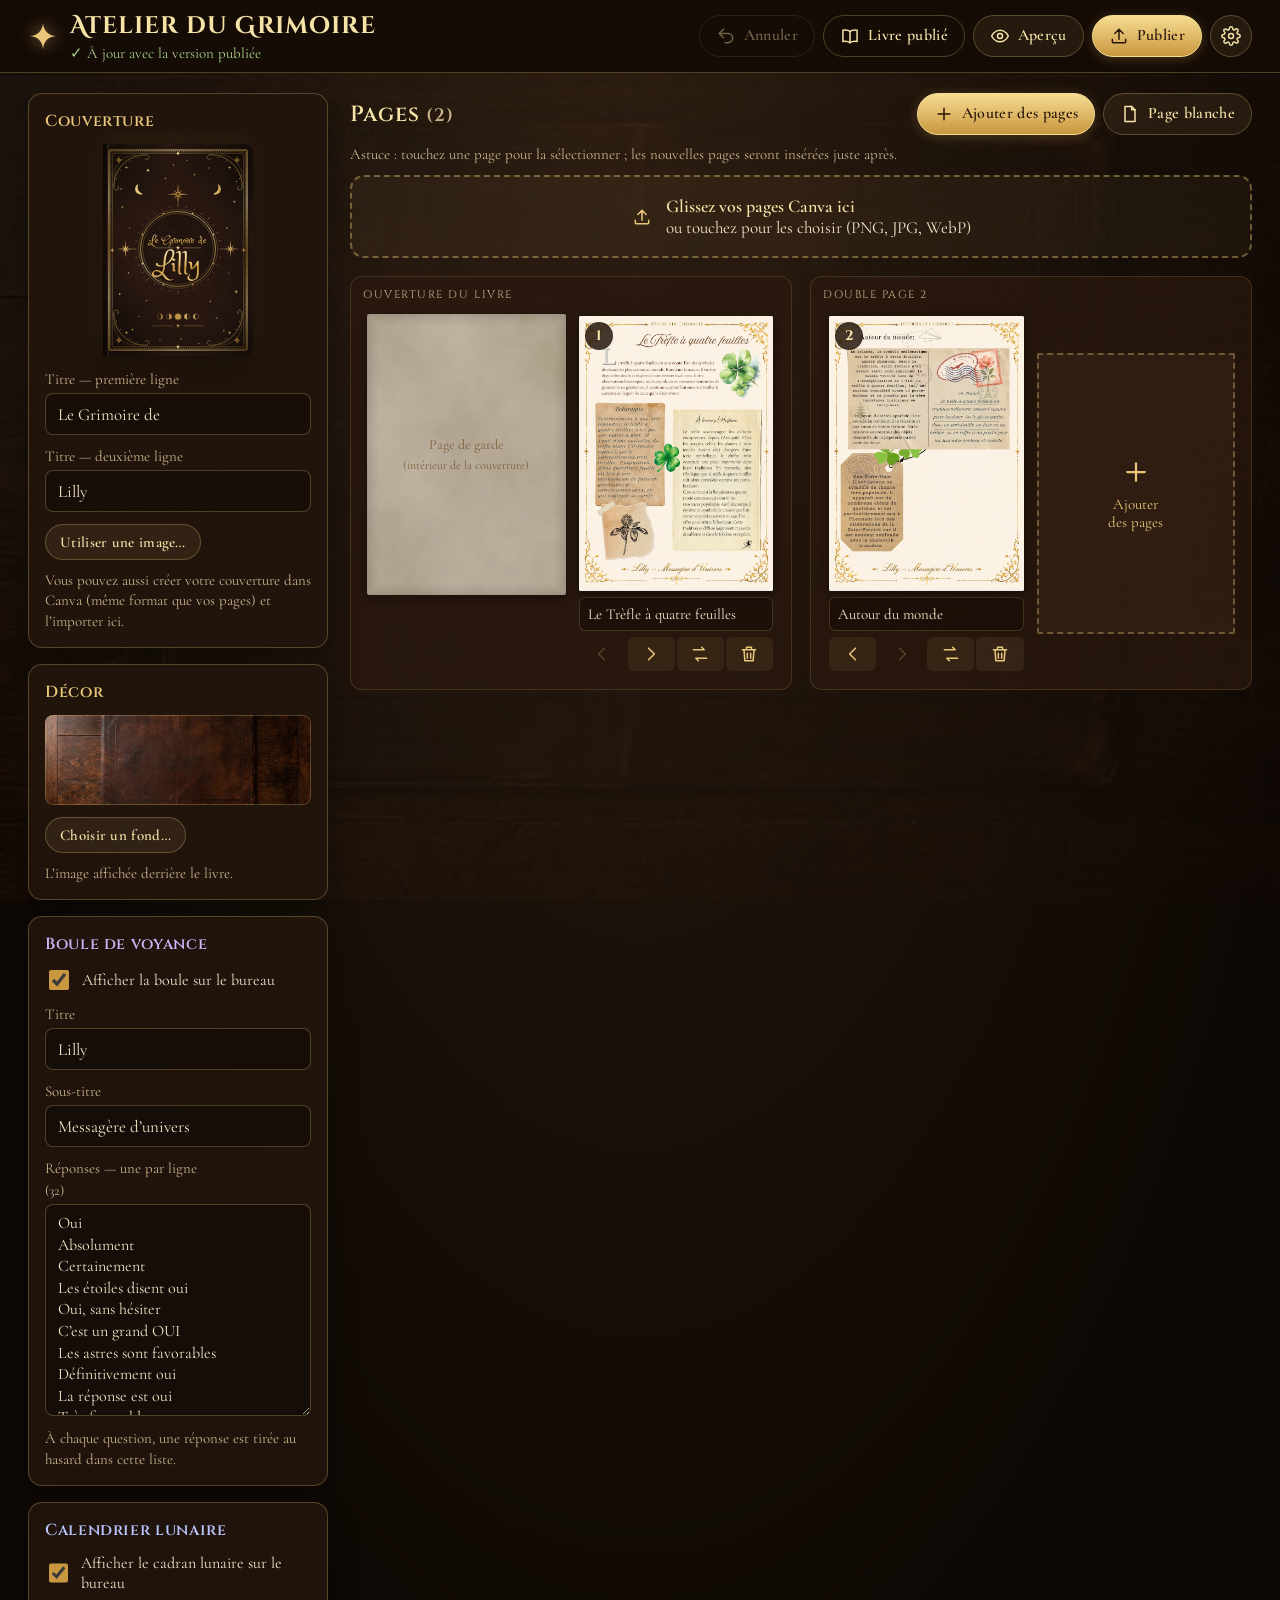
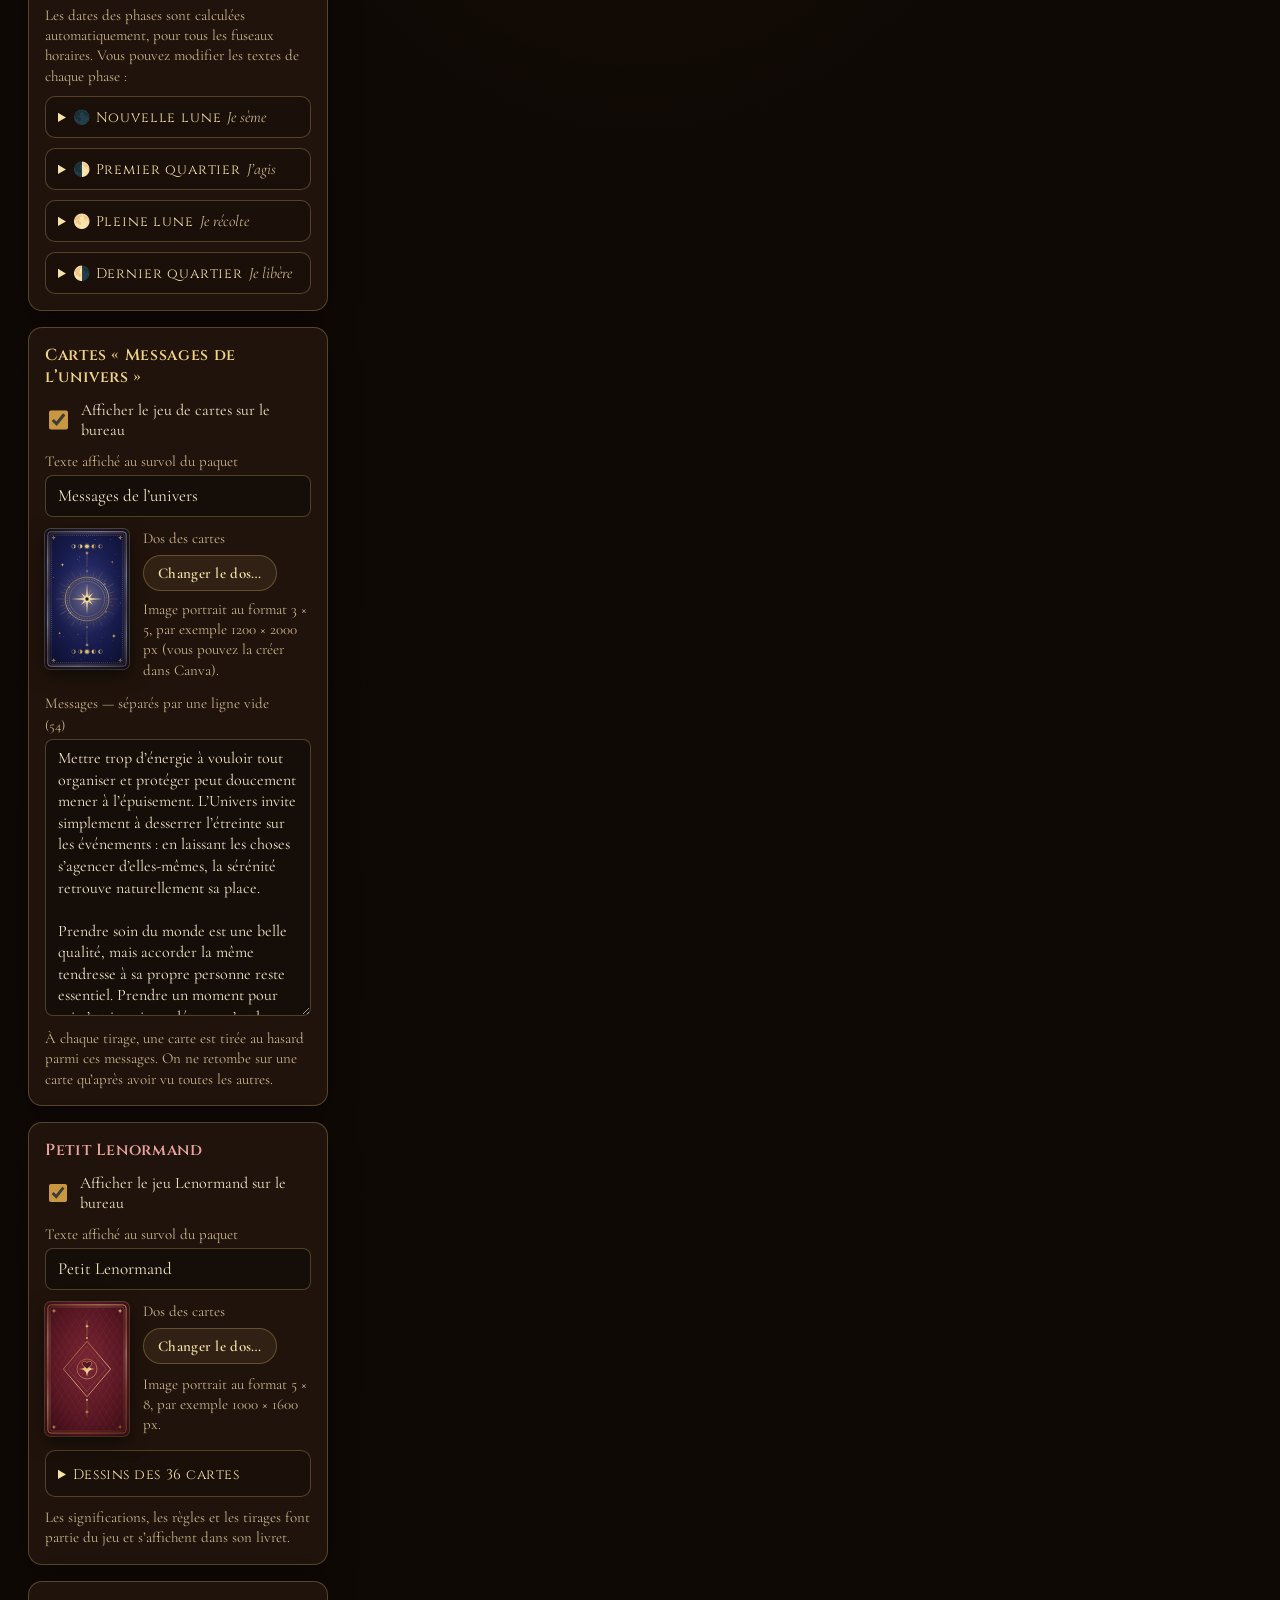
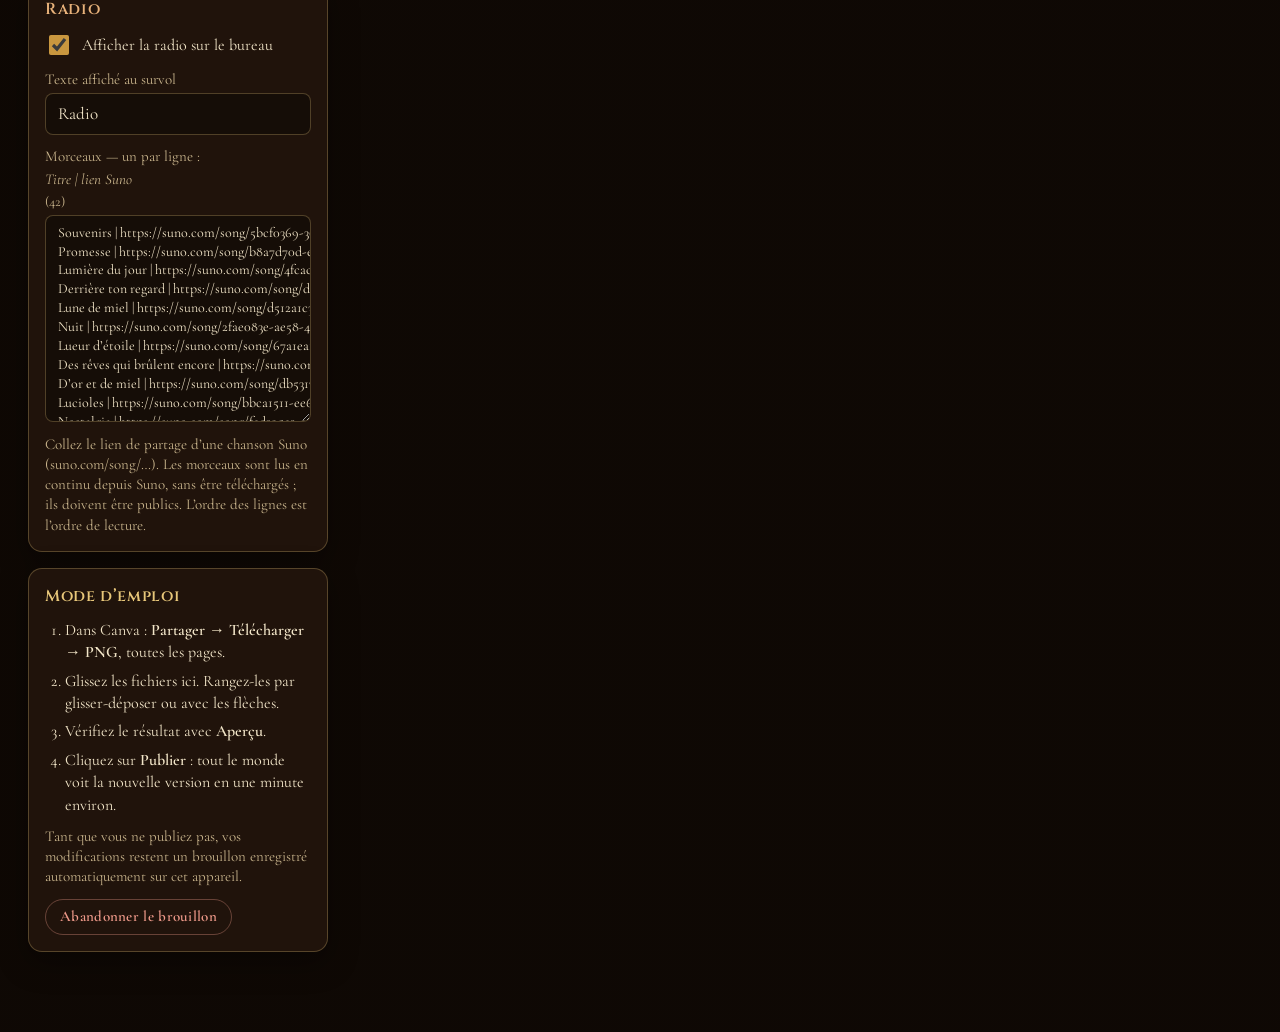
==== commit f2042656: "Radio des années 1930 sur le bureau (playlist Suno en streaming) Radio « cathédrale » dessinée, posé" ====
--- a/editeur.html
+++ b/editeur.html
@@ -142,6 +142,18 @@
         </div>
       </section>
 
+      <section class="box radio-box">
+        <h2>Radio</h2>
+        <label class="check"><input type="checkbox" id="radio-on"> Afficher la radio sur le bureau</label>
+        <div id="radio-fields">
+          <label class="field">Texte affiché au survol<input id="radio-label" type="text" maxlength="40" autocomplete="off"></label>
+          <label class="field">Morceaux — un par ligne : <i>Titre | lien Suno</i> <span class="count" id="radio-count"></span>
+            <textarea id="radio-tracks" rows="10" spellcheck="false"></textarea>
+          </label>
+          <p class="help">Collez le lien de partage d’une chanson Suno (suno.com/song/…). Les morceaux sont lus en continu depuis Suno, sans être téléchargés ; ils doivent être publics. L’ordre des lignes est l’ordre de lecture.</p>
+        </div>
+      </section>
+
       <section class="box how">
         <h2>Mode d’emploi</h2>
         <ol>
--- a/css/editor.css
+++ b/css/editor.css
@@ -221,6 +221,8 @@
 .cards-box .help { margin-top: 8px; }
 #cards-messages { min-height: 260px; }
 .le-box h2 { color: #e9a3a0; }
+.radio-box h2 { color: #e8b27a; }
+#radio-tracks { font-size: 14px; white-space: pre; overflow-x: auto; }
 .le-back-preview { aspect-ratio: 5 / 8; background: #561522; }
 .le-imgs { margin-top: 4px; border-radius: 10px; border: 1px solid var(--line); background: rgba(0, 0, 0, .18); }
 .le-imgs summary { padding: 10px 12px; cursor: pointer; font-family: 'Cinzel', serif; font-size: 14px; letter-spacing: .04em; color: var(--gold-light); }
